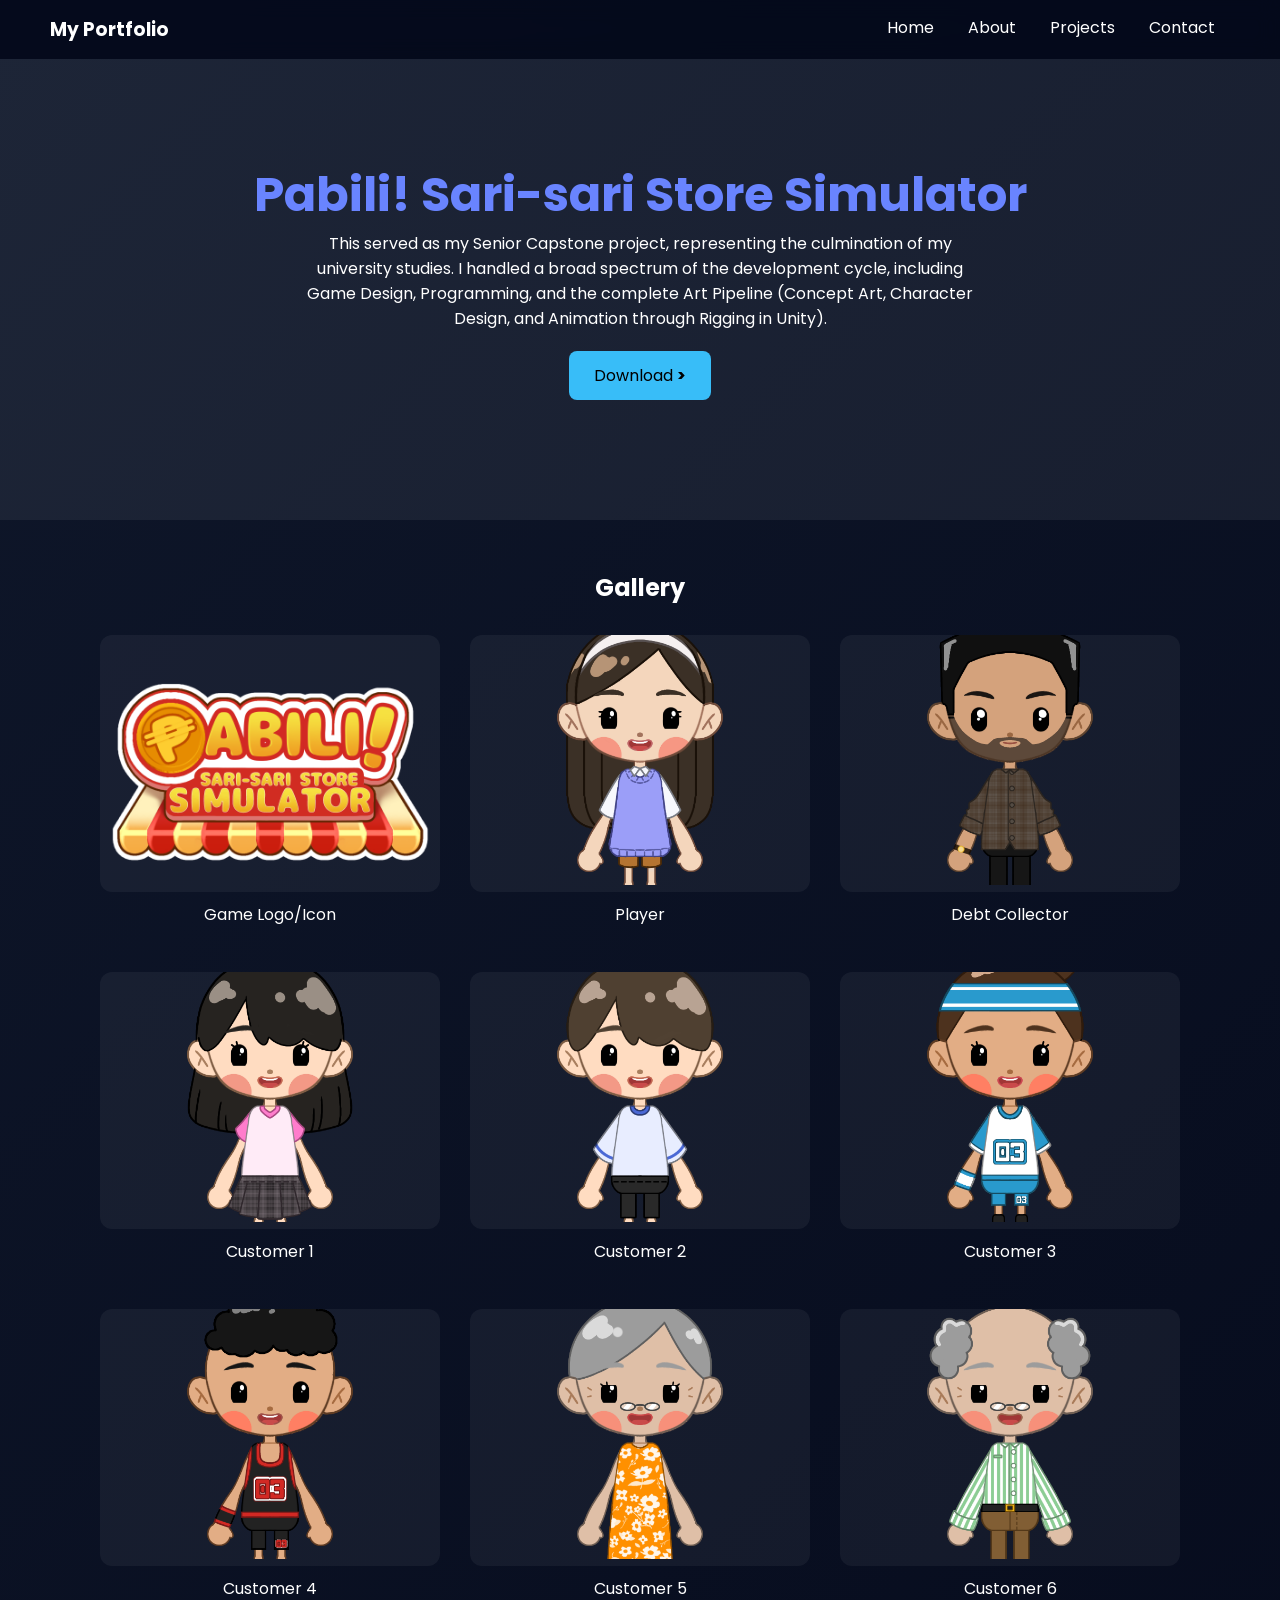
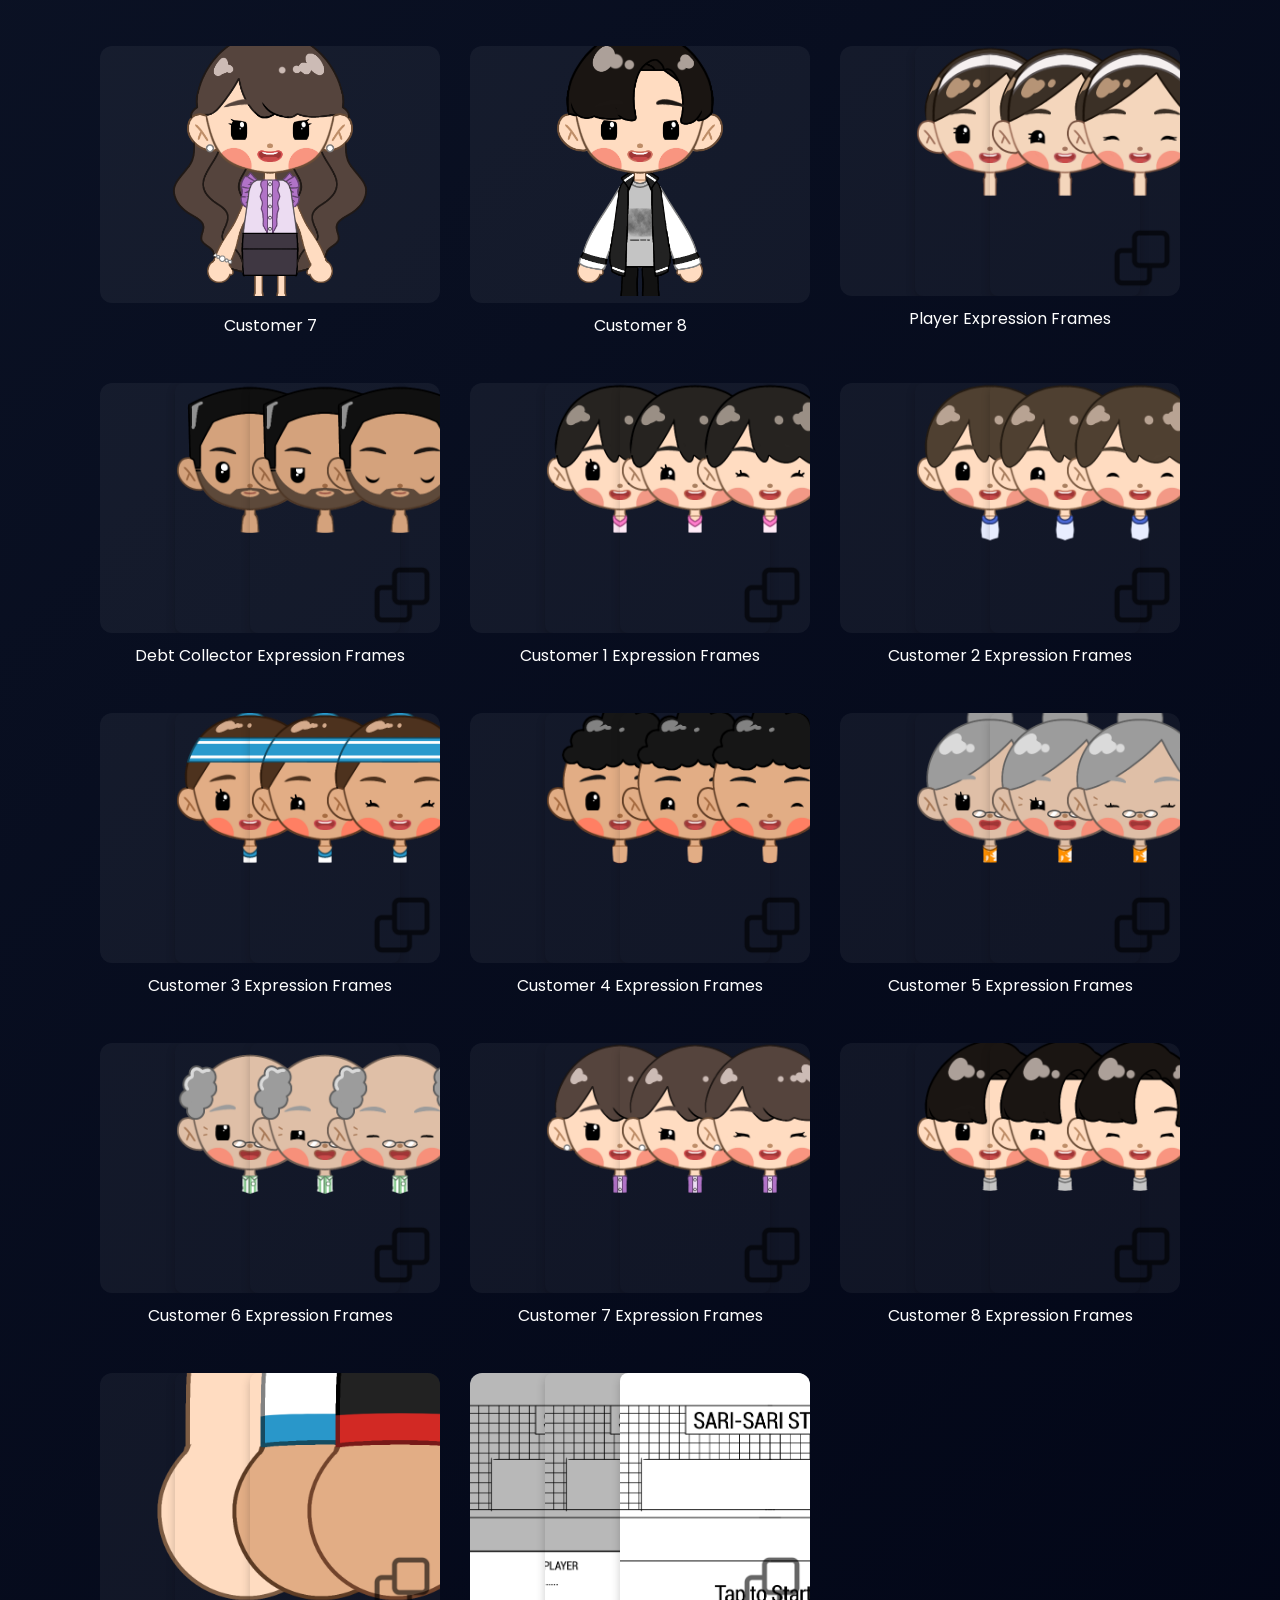
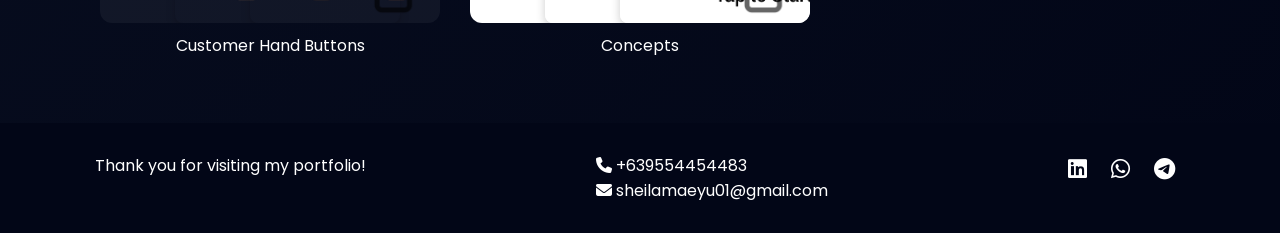
==== projectfifth.html @ 0ad9adb9 "Update projectfifth.html" ====
<!DOCTYPE html>
<html lang="en">
<head>
    <meta charset="UTF-8">
    <meta name="viewport" content="width=device-width, initial-scale=1.0">
    <title>Sheila Yu | Project 5</title>
    <link href="https://fonts.googleapis.com/css2?family=Poppins:wght@300;400;600&display=swap" rel="stylesheet">
    <link rel="stylesheet" href="https://cdnjs.cloudflare.com/ajax/libs/font-awesome/6.5.0/css/all.min.css">
    <link rel="stylesheet" href="styleee.css">
</head>
<body>

    <header>
    <h3>My Portfolio</h3>
        <nav>
            <a href="index.html#home">Home</a>
            <a href="index.html#about">About</a>
            <a href="index.html#projects">Projects</a>
            <a href="index.html#contact">Contact</a>
        </nav>
    </header>

    <section id="titlep" class="hero fade">
        <h1><span id="namee">Pabili! Sari-sari Store Simulator</span></h1>
        <p class="projectp">This served as my Senior Capstone project, representing the culmination of my university studies. 
            I handled a broad spectrum of the development cycle, including Game Design, Programming, and the complete Art 
            Pipeline (Concept Art, Character Design, and Animation through Rigging in Unity).</p>
        <a href="https://pabili-sari-store-simulator.web.app/" class="btn" target="_blank" rel="noopener noreferrer">
            Download <strong>></strong>
        </a>
    </section>

    <section id="pics" class="project fade">
        <h1 class="projecttop topname">Gallery</h1>
        <div class="projects">
            <div class="card" onclick="openViewer(this)">
                <div class="main">
                    <img src="pabiliiiii\Logo_Final.png">
                </div>
                <div class="caption">Game Logo/Icon</div>
            </div>
            <div class="card" onclick="openViewer(this)">
                <div class="main">
                    <img src="pabiliiiii\extra\mccc.png">
                </div>
                <div class="caption">Player</div>
            </div>
            <div class="card" onclick="openViewer(this)">
                <div class="main">
                    <img src="pabiliiiii\extra\bumbayyy.png">
                </div>
                <div class="caption">Debt Collector</div>
            </div>
            <div class="card" onclick="openViewer(this)">
                <div class="main">
                    <img src="pabiliiiii\extra\cus1.png">
                </div>
                <div class="caption">Customer 1</div>
            </div>
            <div class="card" onclick="openViewer(this)">
                <div class="main">
                    <img src="pabiliiiii\extra\cus2.png">
                </div>
                <div class="caption">Customer 2</div>
            </div>
            <div class="card" onclick="openViewer(this)">
                <div class="main">
                    <img src="pabiliiiii\extra\cus3.png">
                </div>
                <div class="caption">Customer 3</div>
            </div>
            <div class="card" onclick="openViewer(this)">
                <div class="main">
                    <img src="pabiliiiii\extra\cus4.png">
                </div>
                <div class="caption">Customer 4</div>
            </div>
            <div class="card" onclick="openViewer(this)">
                <div class="main">
                    <img src="pabiliiiii\extra\cus5.png">
                </div>
                <div class="caption">Customer 5</div>
            </div>
            <div class="card" onclick="openViewer(this)">
                <div class="main">
                    <img src="pabiliiiii\extra\cus6.png">
                </div>
                <div class="caption">Customer 6</div>
            </div>
            <div class="card" onclick="openViewer(this)">
                <div class="main">
                    <img src="pabiliiiii\extra\cus7.png">
                </div>
                <div class="caption">Customer 7</div>
            </div>
            <div class="card" onclick="openViewer(this)">
                <div class="main">
                    <img src="pabiliiiii\extra\cus8.png">
                </div>
                <div class="caption">Customer 8</div>
            </div>

            <div class="card" onclick="openViewer(this)" data-folder="true">
                <div class="main">
                    <div class="folder">
                        <img src="stack10.png" id="imgstack">
                        <div class="stacking">
                            <img src="pabiliiiii\extra\mccc1.png" alt="Bottom Image" class="stack-card card-1">
                            <img src="pabiliiiii\extra\mccc2.png" alt="Middle Image" class="stack-card card-2">
                            <img src="pabiliiiii\extra\mccc3.png" alt="Top Image" class="stack-card card-3">
                        </div>
                    </div>
                </div>

                <div class="carousel-data" style="display:none;">
                    <img src="pabiliiiii\extra\mccc1.png">
                    <img src="pabiliiiii\extra\mccc2.png">
                    <img src="pabiliiiii\extra\mccc3.png">
                </div>

                <div class="caption">Player Expression Frames</div>
            </div>
            <div class="card" onclick="openViewer(this)" data-folder="true">
                <div class="main">
                    <div class="folder">
                        <img src="stack10.png" id="imgstack">
                        <div class="stacking">
                            <img src="pabiliiiii\extra\bumbayyy1.png" alt="Bottom Image" class="stack-card card-1">
                            <img src="pabiliiiii\extra\bumbayyy2.png" alt="Middle Image" class="stack-card card-2">
                            <img src="pabiliiiii\extra\bumbayyy3.png" alt="Top Image" class="stack-card card-3">
                        </div>
                    </div>
                </div>

                <div class="carousel-data" style="display:none;">
                    <img src="pabiliiiii\extra\bumbayyy1.png">
                    <img src="pabiliiiii\extra\bumbayyy2.png">
                    <img src="pabiliiiii\extra\bumbayyy3.png">
                </div>

                <div class="caption">Debt Collector Expression Frames</div>
            </div>

            <div class="card" onclick="openViewer(this)" data-folder="true">
                <div class="main">
                    <div class="folder">
                        <img src="stack10.png" id="imgstack">
                        <div class="stacking">
                            <img src="pabiliiiii\Customer1\01.png" alt="Bottom Image" class="stack-card card-1">
                            <img src="pabiliiiii\Customer1\02.png" alt="Middle Image" class="stack-card card-2">
                            <img src="pabiliiiii\Customer1\03.png" alt="Top Image" class="stack-card card-3">
                        </div>
                    </div>
                </div>

                <div class="carousel-data" style="display:none;">
                    <img src="pabiliiiii\Customer1\01.png">
                    <img src="pabiliiiii\Customer1\02.png">
                    <img src="pabiliiiii\Customer1\03.png">
                    <img src="pabiliiiii\Customer1\04.png">
                    <img src="pabiliiiii\Customer1\05.png">
                    <img src="pabiliiiii\Customer1\06.png">
                    <img src="pabiliiiii\Customer1\07.png">
                    <img src="pabiliiiii\Customer1\08.png">
                    <img src="pabiliiiii\Customer1\09.png">
                    <img src="pabiliiiii\Customer1\10.png">
                    <img src="pabiliiiii\Customer1\11.png">
                    <img src="pabiliiiii\Customer1\12.png">
                    <img src="pabiliiiii\Customer1\13.png">
                    <img src="pabiliiiii\Customer1\14.png">
                    <img src="pabiliiiii\Customer1\15.png">
                    <img src="pabiliiiii\Customer1\16.png">
                    <img src="pabiliiiii\Customer1\17.png">
                    <img src="pabiliiiii\Customer1\18.png">
                    <img src="pabiliiiii\Customer1\19.png">
                    <img src="pabiliiiii\Customer1\20.png">
                    <img src="pabiliiiii\Customer1\21.png">
                    <img src="pabiliiiii\Customer1\22.png">
                    <img src="pabiliiiii\Customer1\23.png">
                    <img src="pabiliiiii\Customer1\24.png">
                    <img src="pabiliiiii\Customer1\25.png">
                    <img src="pabiliiiii\Customer1\26.png">
                    <img src="pabiliiiii\Customer1\27.png">
                </div>

                <div class="caption">Customer 1 Expression Frames</div>
            </div>

            <div class="card" onclick="openViewer(this)" data-folder="true">
                <div class="main">
                    <div class="folder">
                        <img src="stack10.png" id="imgstack">
                        <div class="stacking">
                            <img src="pabiliiiii\Customer2\01.png" alt="Bottom Image" class="stack-card card-1">
                            <img src="pabiliiiii\Customer2\02.png" alt="Middle Image" class="stack-card card-2">
                            <img src="pabiliiiii\Customer2\03.png" alt="Top Image" class="stack-card card-3">
                        </div>
                    </div>
                </div>

                <div class="carousel-data" style="display:none;">
                    <img src="pabiliiiii\Customer2\01.png">
                    <img src="pabiliiiii\Customer2\02.png">
                    <img src="pabiliiiii\Customer2\03.png">
                    <img src="pabiliiiii\Customer2\04.png">
                    <img src="pabiliiiii\Customer2\05.png">
                    <img src="pabiliiiii\Customer2\06.png">
                    <img src="pabiliiiii\Customer2\07.png">
                    <img src="pabiliiiii\Customer2\08.png">
                    <img src="pabiliiiii\Customer2\09.png">
                    <img src="pabiliiiii\Customer2\10.png">
                    <img src="pabiliiiii\Customer2\11.png">
                    <img src="pabiliiiii\Customer2\12.png">
                    <img src="pabiliiiii\Customer2\13.png">
                    <img src="pabiliiiii\Customer2\14.png">
                    <img src="pabiliiiii\Customer2\15.png">
                    <img src="pabiliiiii\Customer2\16.png">
                    <img src="pabiliiiii\Customer2\17.png">
                    <img src="pabiliiiii\Customer2\18.png">
                    <img src="pabiliiiii\Customer2\19.png">
                    <img src="pabiliiiii\Customer2\20.png">
                    <img src="pabiliiiii\Customer2\21.png">
                    <img src="pabiliiiii\Customer2\22.png">
                    <img src="pabiliiiii\Customer2\23.png">
                    <img src="pabiliiiii\Customer2\24.png">
                    <img src="pabiliiiii\Customer2\25.png">
                    <img src="pabiliiiii\Customer2\26.png">
                    <img src="pabiliiiii\Customer2\27.png">
                </div>

                <div class="caption">Customer 2 Expression Frames</div>
            </div>

            <div class="card" onclick="openViewer(this)" data-folder="true">
                <div class="main">
                    <div class="folder">
                        <img src="stack10.png" id="imgstack">
                        <div class="stacking">
                            <img src="pabiliiiii\Customer3\01.png" alt="Bottom Image" class="stack-card card-1">
                            <img src="pabiliiiii\Customer3\02.png" alt="Middle Image" class="stack-card card-2">
                            <img src="pabiliiiii\Customer3\03.png" alt="Top Image" class="stack-card card-3">
                        </div>
                    </div>
                </div>

                <div class="carousel-data" style="display:none;">
                    <img src="pabiliiiii\Customer3\01.png">
                    <img src="pabiliiiii\Customer3\02.png">
                    <img src="pabiliiiii\Customer3\03.png">
                    <img src="pabiliiiii\Customer3\04.png">
                    <img src="pabiliiiii\Customer3\05.png">
                    <img src="pabiliiiii\Customer3\06.png">
                    <img src="pabiliiiii\Customer3\07.png">
                    <img src="pabiliiiii\Customer3\08.png">
                    <img src="pabiliiiii\Customer3\09.png">
                    <img src="pabiliiiii\Customer3\10.png">
                    <img src="pabiliiiii\Customer3\11.png">
                    <img src="pabiliiiii\Customer3\12.png">
                    <img src="pabiliiiii\Customer3\13.png">
                    <img src="pabiliiiii\Customer3\14.png">
                    <img src="pabiliiiii\Customer3\15.png">
                    <img src="pabiliiiii\Customer3\16.png">
                    <img src="pabiliiiii\Customer3\17.png">
                    <img src="pabiliiiii\Customer3\18.png">
                    <img src="pabiliiiii\Customer3\19.png">
                    <img src="pabiliiiii\Customer3\20.png">
                    <img src="pabiliiiii\Customer3\21.png">
                    <img src="pabiliiiii\Customer3\22.png">
                    <img src="pabiliiiii\Customer3\23.png">
                    <img src="pabiliiiii\Customer3\24.png">
                    <img src="pabiliiiii\Customer3\25.png">
                    <img src="pabiliiiii\Customer3\26.png">
                    <img src="pabiliiiii\Customer3\27.png">
                </div>

                <div class="caption">Customer 3 Expression Frames</div>
            </div>

            <div class="card" onclick="openViewer(this)" data-folder="true">
                <div class="main">
                    <div class="folder">
                        <img src="stack10.png" id="imgstack">
                        <div class="stacking">
                            <img src="pabiliiiii\Customer4\01.png" alt="Bottom Image" class="stack-card card-1">
                            <img src="pabiliiiii\Customer4\02.png" alt="Middle Image" class="stack-card card-2">
                            <img src="pabiliiiii\Customer4\03.png" alt="Top Image" class="stack-card card-3">
                        </div>
                    </div>
                </div>

                <div class="carousel-data" style="display:none;">
                    <img src="pabiliiiii\Customer4\01.png">
                    <img src="pabiliiiii\Customer4\02.png">
                    <img src="pabiliiiii\Customer4\03.png">
                    <img src="pabiliiiii\Customer4\04.png">
                    <img src="pabiliiiii\Customer4\05.png">
                    <img src="pabiliiiii\Customer4\06.png">
                    <img src="pabiliiiii\Customer4\07.png">
                    <img src="pabiliiiii\Customer4\08.png">
                    <img src="pabiliiiii\Customer4\09.png">
                    <img src="pabiliiiii\Customer4\10.png">
                    <img src="pabiliiiii\Customer4\11.png">
                    <img src="pabiliiiii\Customer4\12.png">
                    <img src="pabiliiiii\Customer4\13.png">
                    <img src="pabiliiiii\Customer4\14.png">
                    <img src="pabiliiiii\Customer4\15.png">
                    <img src="pabiliiiii\Customer4\16.png">
                    <img src="pabiliiiii\Customer4\17.png">
                    <img src="pabiliiiii\Customer4\18.png">
                    <img src="pabiliiiii\Customer4\19.png">
                    <img src="pabiliiiii\Customer4\20.png">
                    <img src="pabiliiiii\Customer4\21.png">
                    <img src="pabiliiiii\Customer4\22.png">
                    <img src="pabiliiiii\Customer4\23.png">
                    <img src="pabiliiiii\Customer4\24.png">
                    <img src="pabiliiiii\Customer4\25.png">
                    <img src="pabiliiiii\Customer4\26.png">
                    <img src="pabiliiiii\Customer4\27.png">
                </div>

                <div class="caption">Customer 4 Expression Frames</div>
            </div>

            <div class="card" onclick="openViewer(this)" data-folder="true">
                <div class="main">
                    <div class="folder">
                        <img src="stack10.png" id="imgstack">
                        <div class="stacking">
                            <img src="pabiliiiii\Customer5\01.png" alt="Bottom Image" class="stack-card card-1">
                            <img src="pabiliiiii\Customer5\02.png" alt="Middle Image" class="stack-card card-2">
                            <img src="pabiliiiii\Customer5\03.png" alt="Top Image" class="stack-card card-3">
                        </div>
                    </div>
                </div>

                <div class="carousel-data" style="display:none;">
                    <img src="pabiliiiii\Customer5\01.png">
                    <img src="pabiliiiii\Customer5\02.png">
                    <img src="pabiliiiii\Customer5\03.png">
                    <img src="pabiliiiii\Customer5\04.png">
                    <img src="pabiliiiii\Customer5\05.png">
                    <img src="pabiliiiii\Customer5\06.png">
                    <img src="pabiliiiii\Customer5\07.png">
                    <img src="pabiliiiii\Customer5\08.png">
                    <img src="pabiliiiii\Customer5\09.png">
                    <img src="pabiliiiii\Customer5\10.png">
                    <img src="pabiliiiii\Customer5\11.png">
                    <img src="pabiliiiii\Customer5\12.png">
                    <img src="pabiliiiii\Customer5\13.png">
                    <img src="pabiliiiii\Customer5\14.png">
                    <img src="pabiliiiii\Customer5\15.png">
                    <img src="pabiliiiii\Customer5\16.png">
                    <img src="pabiliiiii\Customer5\17.png">
                    <img src="pabiliiiii\Customer5\18.png">
                    <img src="pabiliiiii\Customer5\19.png">
                    <img src="pabiliiiii\Customer5\20.png">
                    <img src="pabiliiiii\Customer5\21.png">
                    <img src="pabiliiiii\Customer5\22.png">
                    <img src="pabiliiiii\Customer5\23.png">
                    <img src="pabiliiiii\Customer5\24.png">
                    <img src="pabiliiiii\Customer5\25.png">
                    <img src="pabiliiiii\Customer5\26.png">
                    <img src="pabiliiiii\Customer5\27.png">
                </div>

                <div class="caption">Customer 5 Expression Frames</div>
            </div>

            <div class="card" onclick="openViewer(this)" data-folder="true">
                <div class="main">
                    <div class="folder">
                        <img src="stack10.png" id="imgstack">
                        <div class="stacking">
                            <img src="pabiliiiii\Customer6\01.png" alt="Bottom Image" class="stack-card card-1">
                            <img src="pabiliiiii\Customer6\02.png" alt="Middle Image" class="stack-card card-2">
                            <img src="pabiliiiii\Customer6\03.png" alt="Top Image" class="stack-card card-3">
                        </div>
                    </div>
                </div>

                <div class="carousel-data" style="display:none;">
                    <img src="pabiliiiii\Customer6\01.png">
                    <img src="pabiliiiii\Customer6\02.png">
                    <img src="pabiliiiii\Customer6\03.png">
                    <img src="pabiliiiii\Customer6\04.png">
                    <img src="pabiliiiii\Customer6\05.png">
                    <img src="pabiliiiii\Customer6\06.png">
                    <img src="pabiliiiii\Customer6\07.png">
                    <img src="pabiliiiii\Customer6\08.png">
                    <img src="pabiliiiii\Customer6\09.png">
                    <img src="pabiliiiii\Customer6\10.png">
                    <img src="pabiliiiii\Customer6\11.png">
                    <img src="pabiliiiii\Customer6\12.png">
                    <img src="pabiliiiii\Customer6\13.png">
                    <img src="pabiliiiii\Customer6\14.png">
                    <img src="pabiliiiii\Customer6\15.png">
                    <img src="pabiliiiii\Customer6\16.png">
                    <img src="pabiliiiii\Customer6\17.png">
                    <img src="pabiliiiii\Customer6\18.png">
                    <img src="pabiliiiii\Customer6\19.png">
                    <img src="pabiliiiii\Customer6\20.png">
                    <img src="pabiliiiii\Customer6\21.png">
                    <img src="pabiliiiii\Customer6\22.png">
                    <img src="pabiliiiii\Customer6\23.png">
                    <img src="pabiliiiii\Customer6\24.png">
                    <img src="pabiliiiii\Customer6\25.png">
                    <img src="pabiliiiii\Customer6\26.png">
                    <img src="pabiliiiii\Customer6\27.png">
                </div>

                <div class="caption">Customer 6 Expression Frames</div>
            </div>

            <div class="card" onclick="openViewer(this)" data-folder="true">
                <div class="main">
                    <div class="folder">
                        <img src="stack10.png" id="imgstack">
                        <div class="stacking">
                            <img src="pabiliiiii\Customer7\01.png" alt="Bottom Image" class="stack-card card-1">
                            <img src="pabiliiiii\Customer7\02.png" alt="Middle Image" class="stack-card card-2">
                            <img src="pabiliiiii\Customer7\03.png" alt="Top Image" class="stack-card card-3">
                        </div>
                    </div>
                </div>

                <div class="carousel-data" style="display:none;">
                    <img src="pabiliiiii\Customer7\01.png">
                    <img src="pabiliiiii\Customer7\02.png">
                    <img src="pabiliiiii\Customer7\03.png">
                    <img src="pabiliiiii\Customer7\04.png">
                    <img src="pabiliiiii\Customer7\05.png">
                    <img src="pabiliiiii\Customer7\06.png">
                    <img src="pabiliiiii\Customer7\07.png">
                    <img src="pabiliiiii\Customer7\09.png">
                    <img src="pabiliiiii\Customer7\10.png">
                    <img src="pabiliiiii\Customer7\11.png">
                    <img src="pabiliiiii\Customer7\12.png">
                    <img src="pabiliiiii\Customer7\13.png">
                    <img src="pabiliiiii\Customer7\14.png">
                    <img src="pabiliiiii\Customer7\15.png">
                    <img src="pabiliiiii\Customer7\16.png">
                    <img src="pabiliiiii\Customer7\17.png">
                    <img src="pabiliiiii\Customer7\18.png">
                    <img src="pabiliiiii\Customer7\19.png">
                    <img src="pabiliiiii\Customer7\20.png">
                    <img src="pabiliiiii\Customer7\21.png">
                    <img src="pabiliiiii\Customer7\22.png">
                    <img src="pabiliiiii\Customer7\23.png">
                    <img src="pabiliiiii\Customer7\24.png">
                    <img src="pabiliiiii\Customer7\25.png">
                    <img src="pabiliiiii\Customer7\26.png">
                    <img src="pabiliiiii\Customer7\27.png">
                    <img src="pabiliiiii\Customer7\28.png">
                </div>

                <div class="caption">Customer 7 Expression Frames</div>
            </div>

            <div class="card" onclick="openViewer(this)" data-folder="true">
                <div class="main">
                    <div class="folder">
                        <img src="stack10.png" id="imgstack">
                        <div class="stacking">
                            <img src="pabiliiiii\Customer8\01.png" alt="Bottom Image" class="stack-card card-1">
                            <img src="pabiliiiii\Customer8\02.png" alt="Middle Image" class="stack-card card-2">
                            <img src="pabiliiiii\Customer8\03.png" alt="Top Image" class="stack-card card-3">
                        </div>
                    </div>
                </div>

                <div class="carousel-data" style="display:none;">
                    <img src="pabiliiiii\Customer8\01.png">
                    <img src="pabiliiiii\Customer8\02.png">
                    <img src="pabiliiiii\Customer8\03.png">
                    <img src="pabiliiiii\Customer8\04.png">
                    <img src="pabiliiiii\Customer8\05.png">
                    <img src="pabiliiiii\Customer8\06.png">
                    <img src="pabiliiiii\Customer8\07.png">
                    <img src="pabiliiiii\Customer8\08.png">
                    <img src="pabiliiiii\Customer8\09.png">
                    <img src="pabiliiiii\Customer8\10.png">
                    <img src="pabiliiiii\Customer8\11.png">
                    <img src="pabiliiiii\Customer8\12.png">
                    <img src="pabiliiiii\Customer8\13.png">
                    <img src="pabiliiiii\Customer8\14.png">
                    <img src="pabiliiiii\Customer8\15.png">
                    <img src="pabiliiiii\Customer8\16.png">
                    <img src="pabiliiiii\Customer8\17.png">
                    <img src="pabiliiiii\Customer8\18.png">
                    <img src="pabiliiiii\Customer8\18a.png">
                    <img src="pabiliiiii\Customer8\18b.png">
                    <img src="pabiliiiii\Customer8\19.png">
                    <img src="pabiliiiii\Customer8\19a.png">
                    <img src="pabiliiiii\Customer8\20.png">
                    <img src="pabiliiiii\Customer8\21.png">
                    <img src="pabiliiiii\Customer8\22.png">
                    <img src="pabiliiiii\Customer8\23.png">
                    <img src="pabiliiiii\Customer8\24.png">
                </div>

                <div class="caption">Customer 8 Expression Frames</div>
            </div>

            <div class="card" onclick="openViewer(this)" data-folder="true">
                <div class="main">
                    <div class="folder">
                        <img src="stack10.png" id="imgstack">
                        <div class="stacking">
                            <img src="pabiliiiii\hands\c12.png" alt="Bottom Image" class="stack-card card-1">
                            <img src="pabiliiiii\hands\c3.png" alt="Middle Image" class="stack-card card-2">
                            <img src="pabiliiiii\hands\c4.png" alt="Top Image" class="stack-card card-3">
                        </div>
                    </div>
                </div>

                <div class="carousel-data" style="display:none;">
                    <img src="pabiliiiii\hands\c12.png">
                    <img src="pabiliiiii\hands\c3.png">
                    <img src="pabiliiiii\hands\c4.png">
                    <img src="pabiliiiii\hands\c5.png">
                    <img src="pabiliiiii\hands\c6.png">
                    <img src="pabiliiiii\hands\c7.png">
                    <img src="pabiliiiii\hands\c8.png">
                </div>

                <div class="caption">Customer Hand Buttons</div>
            </div>

            <div class="card" onclick="openViewer(this)" data-folder="true">
                <div class="main">
                    <div class="folder">
                        <img src="stack10.png" id="imgstack">
                        <div class="stacking">
                            <img src="pabiliiiii\concepts\concept1.png" alt="Bottom Image" class="stack-card card-1">
                            <img src="pabiliiiii\concepts\concept2.png" alt="Middle Image" class="stack-card card-2">
                            <img src="pabiliiiii\concepts\concept3.png" alt="Top Image" class="stack-card card-3">
                        </div>
                    </div>
                </div>

                <div class="carousel-data" style="display:none;">
                    <img src="pabiliiiii\concepts\concept1.png">
                    <img src="pabiliiiii\concepts\concept2.png">
                    <img src="pabiliiiii\concepts\concept3.png">
                    <img src="pabiliiiii\concepts\concept4.png">
                    <img src="pabiliiiii\concepts\concept5.png">
                    <img src="pabiliiiii\concepts\concept6.png">
                    <img src="pabiliiiii\concepts\concept7.png">
                    <img src="pabiliiiii\concepts\concept8.png">
                    <img src="pabiliiiii\concepts\concept9.png">
                    <img src="pabiliiiii\concepts\concepta10.png">
                    <img src="pabiliiiii\concepts\concepta11.png">
                    <img src="pabiliiiii\concepts\concepta12.png">
                    <img src="pabiliiiii\concepts\concepta13.png">
                    <img src="pabiliiiii\concepts\concepta14.png">
                    <img src="pabiliiiii\concepts\concepta15.png">
                    <img src="pabiliiiii\concepts\concepta16.png">
                    <img src="pabiliiiii\concepts\concepta17.png">
                    <img src="pabiliiiii\concepts\concepta18.png">
                    <img src="pabiliiiii\concepts\concepta19.png">
                    <img src="pabiliiiii\concepts\concepta20.png">
                    <img src="pabiliiiii\concepts\concepta21.png">
                    <img src="pabiliiiii\concepts\concepta22.png">
                    <img src="pabiliiiii\concepts\concepta23.png">
                </div>

                <div class="caption">Concepts</div>
            </div>
    </section>

    <footer>
        <div>Thank you for visiting my portfolio!</div>
        <div>
        <p><i class="fas fa-phone"></i> +639554454483</p>
        <p><i class="fas fa-envelope"></i> sheilamaeyu01@gmail.com</p>
        </div>
        <div class="socials">
        <a href="http://www.linkedin.com/in/sheila-yu-236073396"><i class="fab fa-linkedin"></i></a>
        <a href="https://wa.me/639554454483"><i class="fab fa-whatsapp"></i></a>
        <a href="https://t.me/639554454483"><i class="fab fa-telegram"></i></a>
        </div>
    </footer>

    <div class="top-btn" onclick="scrollToTop()"><i class="fas fa-arrow-up"></i></div>

    <script src="scripttt.js"></script>

    <div id="imageViewer" class="image-viewer">
        <span id="viewerCaption" class="viewer-caption"></span>
        <span id="viewerNumber" class="viewer-number"></span>
        <span class="close-btn" onclick="closeViewer()">&times;</span>

        <img id="viewerImg" src="">

        <div id="carousel" class="carousel">
            <div class="carousel-wrapper">
                <button class="nav left" onclick="prevSlide()">&#10094;</button>
                <img id="carouselImg">
                <button class="nav right" onclick="nextSlide()">&#10095;</button>
            </div>

            <div id="dots" class="dots"></div>
        </div>
    </div>

</body>
</html>
---- styleee.css ----
*{
    margin:0;
    padding:0;
    box-sizing:border-box;
    font-family:'Poppins',sans-serif;
    scroll-behavior:smooth;
}

body
{
    background:linear-gradient(135deg,#0f172a,#020617);
    color:#fff;
}

header
{
    position:sticky;
    top:0;
    background:rgba(2,6,23,0.7);
    backdrop-filter:blur(10px);
    padding:15px 50px;
    display:flex;
    justify-content:space-between;
    z-index:1000;
}

header nav a
{
    color:#fff;
    margin:0 15px;
    text-decoration:none;
    position:relative;
}

header nav a::after
{
    content:'';
    position:absolute;
    width:0;
    height:2px;
    background:#38bdf8;
    left:0;
    bottom:-5px;
    transition:.3s;
}

header nav a:hover::after
{
    width:100%;
}

section
{
    padding:100px;
    align-items:center;
    justify-content:center;
    text-align:center;
}

#pics
{
    padding: 50px 100px;
}

.projecttop
{
    padding-bottom: 10px;
}

.hero
{
    display:flex;
    flex-direction:column;
    align-items:center;
    justify-content:center;
    text-align:center;
    background:#ffffff0f;
}

.hero h1
{
    font-size:3rem;
}

.hero span
{
    color:#38bdf8;
}

.btn
{
    margin:20px auto;
    padding:12px 25px;
    background:#38bdf8;
    border:none;
    border-radius:8px;
    cursor:pointer;
    transition:.3s;
    text-decoration: none;
    display: inline-block;
    color:#000;
}

.btn:hover
{
    transform:scale(1.05);
}

.socials a
{
    margin:10px;
    font-size:22px;
    color:white;
    transition:.3s;
}

.socials a:hover
{
    color:#38bdf8;
}

.fade {
    opacity: 0;
    transform: translateY(50px);
    transition: all 0.8s ease;
}

.fade.show
{
    opacity:1;
    transform:translateY(0);
}

.skills
{
    display:flex;
    flex-wrap:wrap;
    gap:15px;
    align-items:center;
    justify-content:center;
    text-align:center;
    padding: 20px 0;
    margin-top: 20px;
    border-radius:10px;
    background:#ffffff0f;
}

.skill
{
    background:rgba(255,255,255,0.05);
    padding:15px;
    border-radius:10px;
    backdrop-filter:blur(5px);
}

.projects
{
    display:grid;
    grid-template-columns:repeat(3, 1fr);
    gap:30px;
}

.main
{
    background:rgba(255,255,255,0.05);
    border-radius:12px;
    overflow:hidden;
}

.card
{
    cursor:pointer;
    transition:.3s;
    overflow:hidden;
}

.main img
{
    width:100%;
    height:250px;
    object-fit:cover;
}

.card h3
{
    padding:15px;
}

.caption {
    padding: 10px 0 15px;
    object-fit:cover;
    white-space: nowrap;
}

.folder {
    position: relative;
    width: 100%;
    height: 100%;
}

#imgstack {
    position: absolute;
    bottom: 8px;
    right: 8px;
    width: 25%;
    max-width: 60px;
    height: auto;
    opacity: 0.6;
    z-index: 10;
    pointer-events: none;
}

.stacking {
    position: relative;
    width: 300px;
    height: 250px;
}

.stack-card {
    position: absolute;
    width: 100%;
    height: 100px;
    border-radius: 8px;
    box-shadow: 0 4px 10px rgba(0,0,0,0.2);
    transition: transform 0.3s ease;
}

.card-1 {
    z-index: 1;
    left: 0;
}

.card-2 {
    z-index: 2;
    left: 25%;
}

.card-3 {
    z-index: 3;
    left: 50%;
}

.image-stack:hover .card-3 {
    transform: translate(5px, -5px);
}

.card:hover
{
    transform:scale(1.05);
}

form input, form textarea
{
    width:100%;
    padding:10px;
    margin:10px 0;
    border:none;
    border-radius:5px;
    background:#ffffff0f;
    color: #fff;
    resize: none;
}

form input:focus, form textarea:focus
{
    outline: none;
    border: 2px solid #ffffff;
}

footer
{
    background:#020617;
    padding:30px;
    display:flex;
    justify-content:space-around;
    flex-wrap:wrap;
}

.top-btn
{
    position:fixed;
    bottom:20px;
    right:20px;
    background:#38bdf8;
    padding:12px;
    border-radius:50%;
    display:none;
    cursor:pointer;
    height: 50px;
    width: 50px;
    text-align:center;
}

#contact, p
{
    margin: auto 100px;
}

.pcontact
{
    padding: 20px 40px 10px;
    margin-bottom: 50px;
    border-radius:10px;
    background:#ffffff0f;
}

#home
{
    min-height:80vh;
    background:#ffffff0f;
    padding: 0 20%;
}

.fa-circle-arrow-down
{
    height: 20px;
    padding-left: 3px;
}

#contact, #about
{
    margin: 0 20%;
}

#namee {
    display: inline-block;
    opacity: 0;
    transform: translateY(20px);
    animation: slideFadeUp 1s ease forwards;
    animation-delay: 0.5s;
    color: #6984ff;
}

@keyframes slideFadeUp {
    to {
        opacity: 1;
        transform: translateY(0);
    }
}

.topname
{
    margin-bottom: 20px;
}

.typee
{
    font-weight: 50;
}

#skip
{
    margin-top: 50px;
}

.projectp
{
    margin: 0 100px;
    padding: 0 100px;
}

#firstsub {
    display: none;
}

.image-viewer {
    position: fixed;
    top: 0;
    left: 0;
    width: 100%;
    height: 100%;

    background: rgba(0, 0, 0, 0.8);
    backdrop-filter: blur(10px);

    display: none;
    align-items: center;
    justify-content: center;

    z-index: 2000;
}

.image-viewer img {
    width: 90%;
    max-height: 80vh;
    object-fit: contain;
    border-radius: 10px;
}

.viewer-caption {
    position: absolute;
    top: 30px;
    left: 30px;
    font-size: 18px;
    color: white;
    font-weight: 500;
    background: rgba(0,0,0,0.4);
    padding: 8px 15px;
    border-radius: 8px;
    max-width: 60%;
    white-space: normal;
}

.viewer-number {
    position: absolute;
    top: 30px;
    font-size: 16px;
    color: white;
    background: rgba(0,0,0,0.4);
    padding: 6px 12px;
    border-radius: 8px;
}

.close-btn {
    position: absolute;
    top: 20px;
    right: 30px;
    font-size: 40px;
    color: white;
    cursor: pointer;
}

.carousel {
    display: none;
    position: fixed;

    width: 90%;
    max-width: 900px;

    display: flex;
    align-items: center;
    justify-content: center;
}

.carousel-wrapper {
    position: relative;
    width: 100%;
    display: flex;
    justify-content: center;
    align-items: center;
}

.carousel img {
    width: 90%;
    max-height: 80vh;
    object-fit: contain;
    border-radius: 10px;
}

.nav {
    position: fixed;
    top: 50%;
    transform: translateY(-50%);
    font-size: 30px;
    background: rgba(0, 0, 0, 0);
    border: none;
    color: white;
    cursor: pointer;
    padding: 10px 20px;
    border-radius: 50%;
}

.nav.left { left: 20px; }
.nav.right { right: 20px; }

.dots {
    position: fixed;
    text-align: center;
    width: 100%;
    bottom: 30px;
    left: 50%;
    transform: translateX(-50%);
}

.dots span {
    height: 10px;
    width: 10px;
    margin: 5px;
    display: inline-block;
    background: gray;
    border-radius: 50%;
    cursor: pointer;
    transition: transform 0.2s, background 0.2s;
}

.dots .active {
    background: white;
    transform: scale(1.3);
}

@media (max-width: 1024px) {
    section {
        padding: 80px 30px;
    }

    .projectp {
        margin: 0;
    }

    .pcontact {
        padding: 20px 30px 10px;
    }

    .projects
    {
        margin: 0 50px;
    }
    
    p {
        margin: 0;
    }

    #about {
        margin: 0 5%; 
    }

    .skills {
        display: grid;
        grid-template-columns: repeat(auto-fit, minmax(120px, auto));
        gap: 15px;
        justify-content: center;
        padding: 20px;
    }
}

@media (max-width: 896px) {
    #pics
    {
        padding: 50px;
    }
}

@media (max-width: 768px) {
    header {
        flex-direction: column;
        align-items: center;
        padding: 15px;
    }

    #pics
    {
        padding: 50px 20px;
    }

    header nav {
        margin-top: 10px;
    }

    section {
        padding: 60px 20px;
    }

    #home, #about, #contact {
        padding: 0 5%;
    }

    #contact {
        margin: 0 5%;
    }

    .hero h1 {
        font-size: 2rem;
    }

    .projects
    {
        grid-template-columns:repeat(2, 1fr);
        gap:20px;
    }

    .skills {
        flex-direction: column;
    }

    footer {
        flex-direction: column;
        text-align: center;
        gap: 20px;
    }

    .viewer-number {
        top: 30px;
        right: 60px;
        transform: none;
    }

    .nav.left { left: 10px; }
    .nav.right { right: 10px; }
}

@media (max-width: 597px) {
    .projects {
        grid-template-columns: 1fr;
        margin: 5px 10%;
    }
}

@media (max-width: 425px) {
    .projects
    {
        margin: 0;
    }

    .projectp {
        padding: 0;
    }

    #pics
    {
        padding: 50px 40px;
    }

    #about, #contact {
        margin: 0;
    }

    #contact {
        padding: 20px;
    }

    header nav a {
        margin: 0 10px;
    }

    header {
        padding: 15px 0;
    }

    .typee span {
        display: block;
        margin-top: 5px;
    }

    .top-btn
    {
        bottom:10px;
        right:10px;
    }

    .viewer-caption {
        font-size: 16px;
        top: 15px;
        left: 15px;
    }

    .viewer-number {
        font-size: 16px;
        top: 15px;
        right: 35px;
    }

    .close-btn {
        top: 7px;
        right: 15px;
        font-size: 35px;
    }

    .dots span {
        height: 8px;
        width: 8px;
        margin: 3px;
    }

    .nav.left { left: -5px; }
    .nav.right { right: -5px; }

    .nav {font-size: 25px; }
}
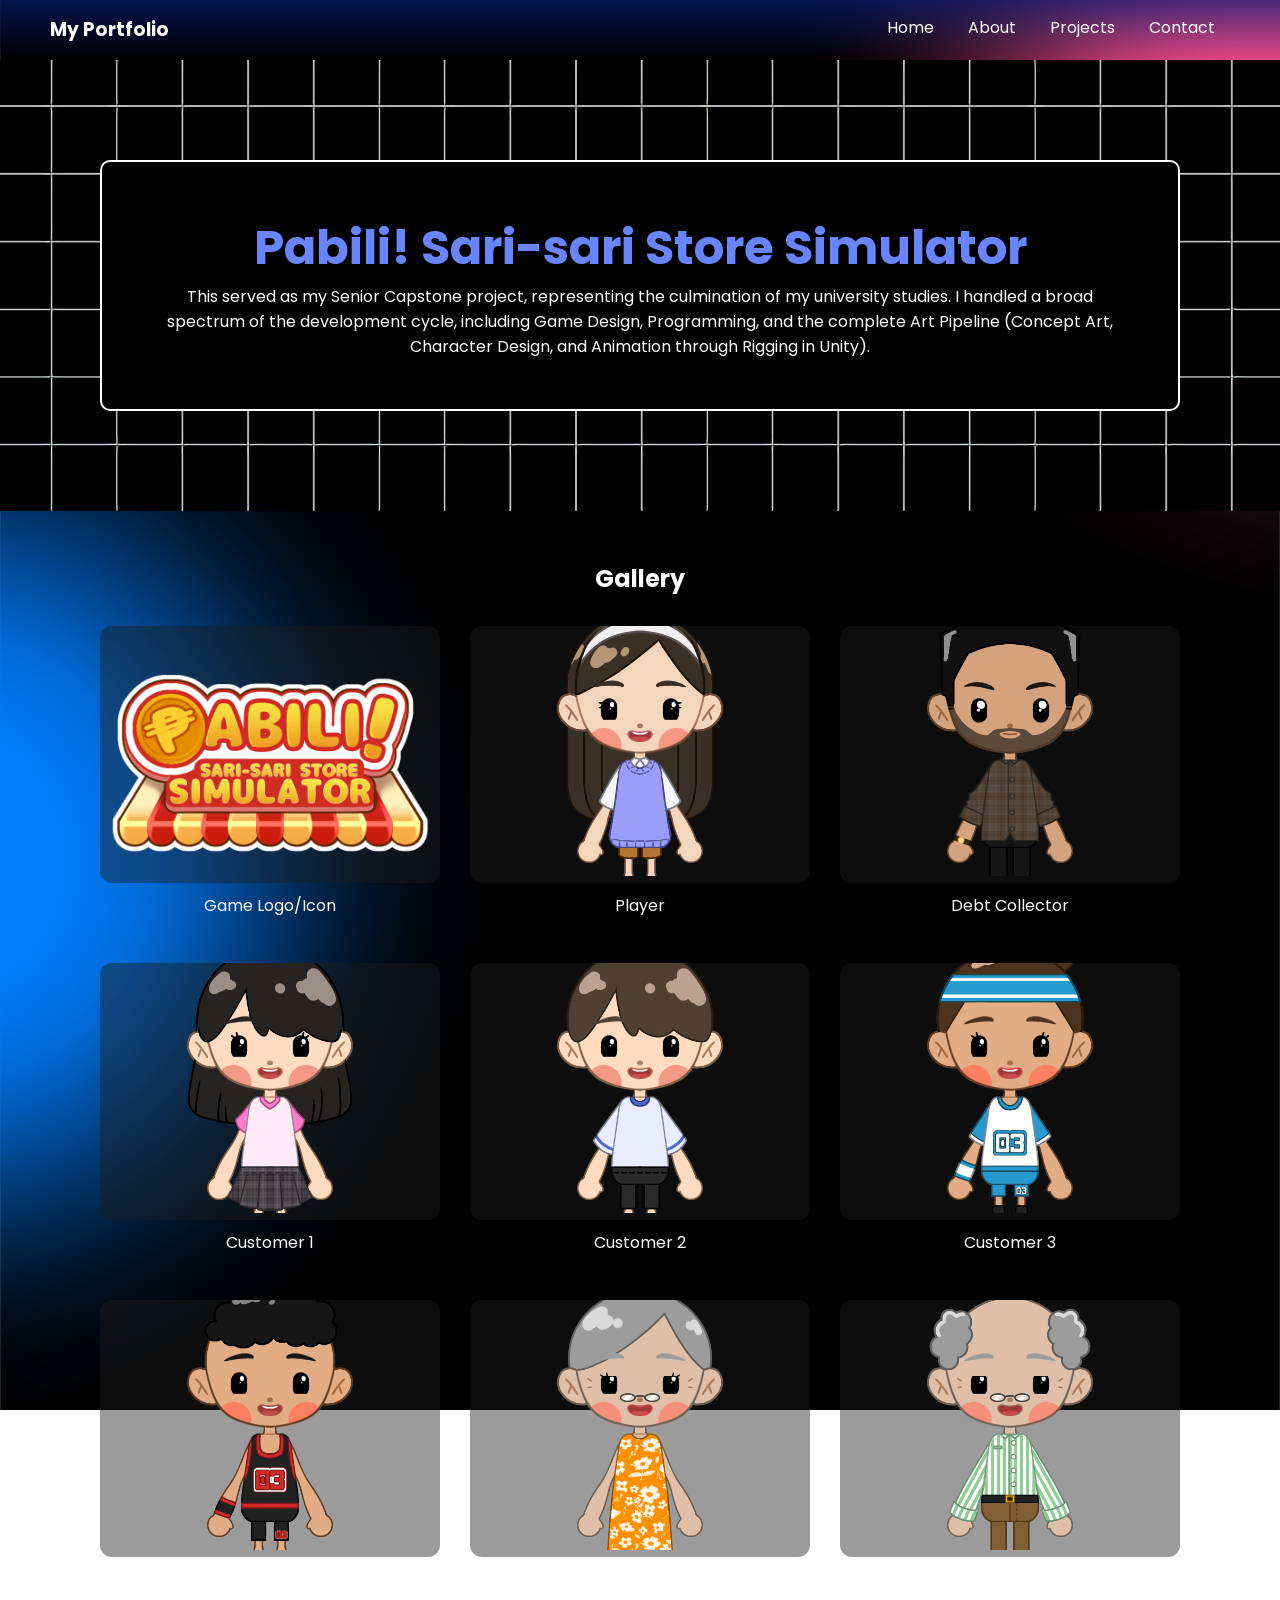
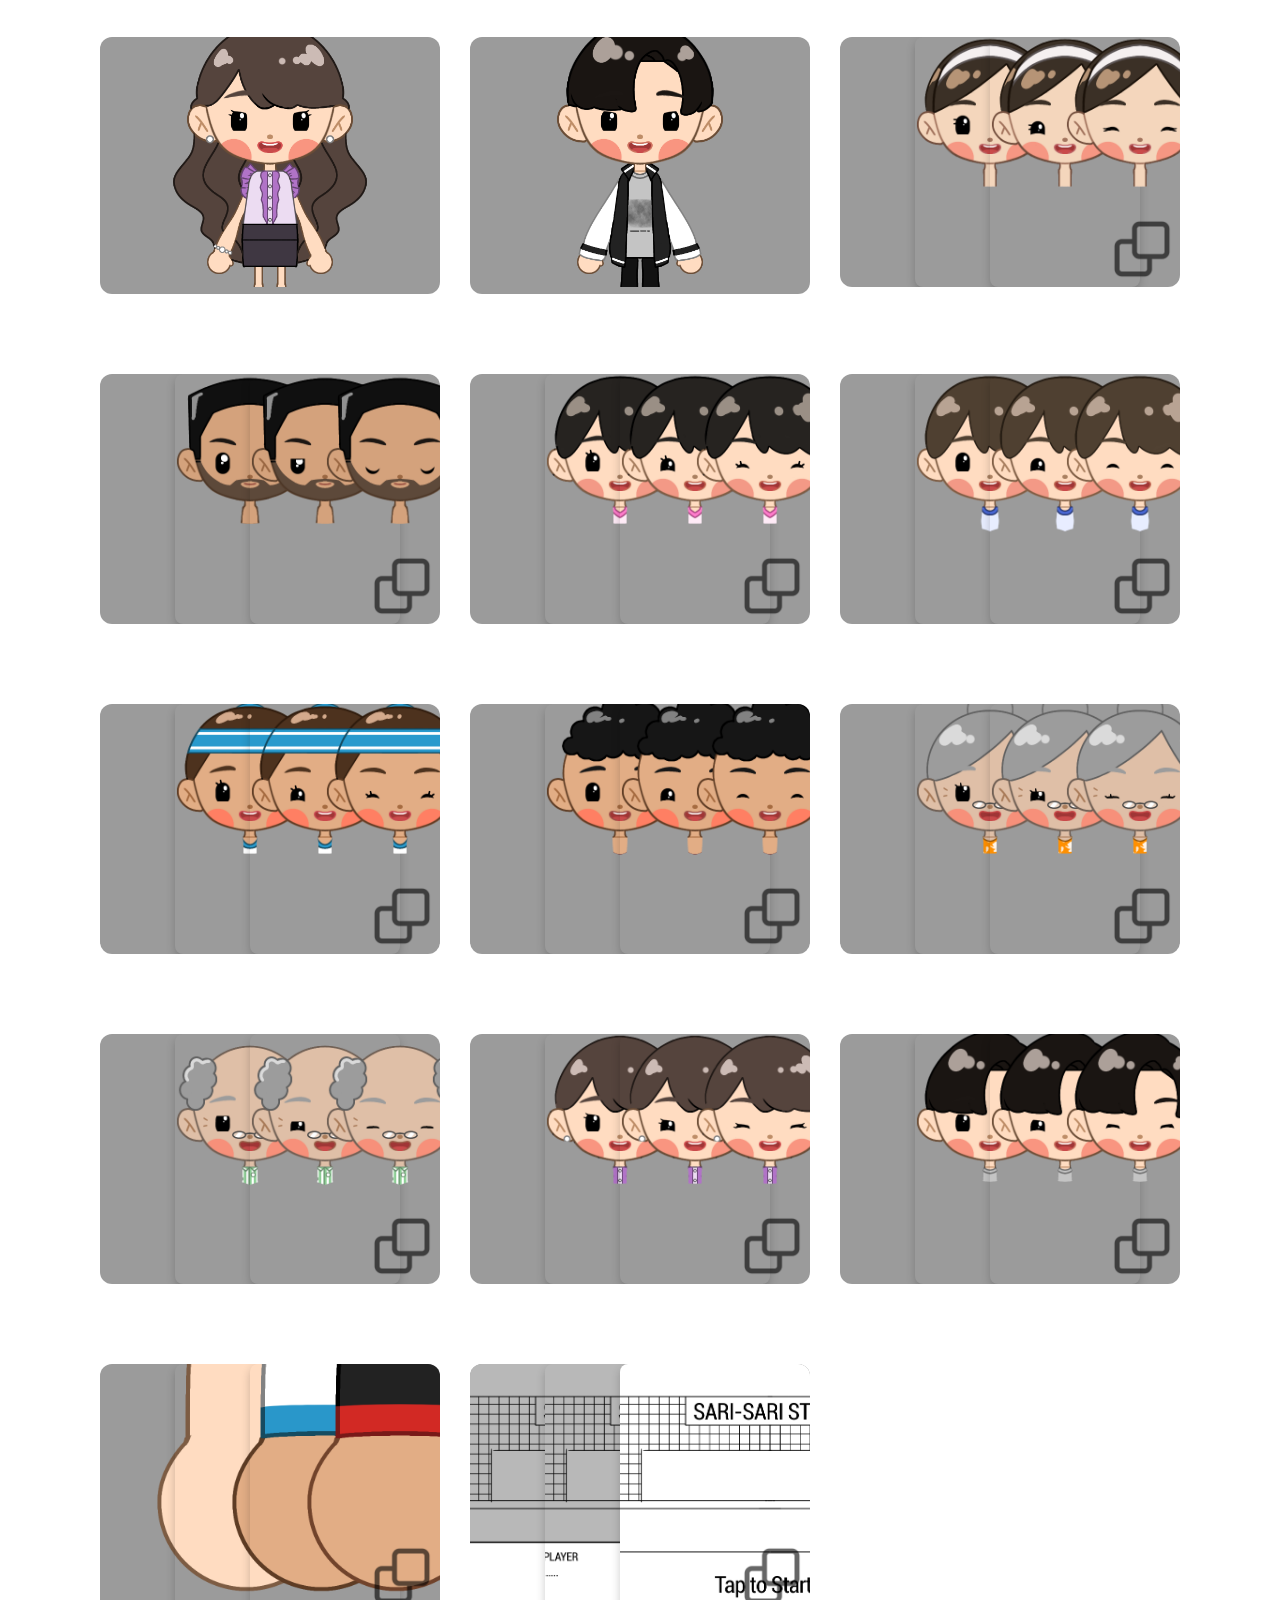
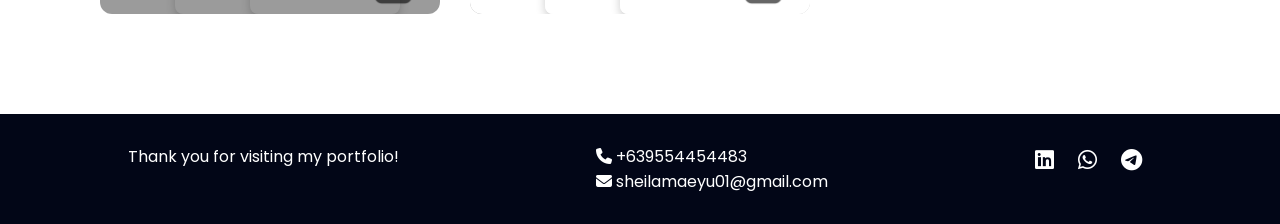
==== commit 73d615cd: "Update projectfifth.html" ====
--- a/projectfifth.html
+++ b/projectfifth.html
@@ -21,13 +21,12 @@
     </header>
 
     <section id="titlep" class="hero fade">
+        <div class="circlep">
         <h1><span id="namee">Pabili! Sari-sari Store Simulator</span></h1>
         <p class="projectp">This served as my Senior Capstone project, representing the culmination of my university studies. 
             I handled a broad spectrum of the development cycle, including Game Design, Programming, and the complete Art 
             Pipeline (Concept Art, Character Design, and Animation through Rigging in Unity).</p>
-        <a href="https://pabili-sari-store-simulator.web.app/" class="btn" target="_blank" rel="noopener noreferrer">
-            Download <strong>></strong>
-        </a>
+        </div>
     </section>
 
     <section id="pics" class="project fade">
--- a/styleee.css
+++ b/styleee.css
@@ -6,17 +6,26 @@
     scroll-behavior:smooth;
 }
 
+html, body { 
+    overflow-x: hidden; 
+}
+
 body
 {
-    background:linear-gradient(135deg,#0f172a,#020617);
+    background-image: url(gradentbg.png);
+    background-size: cover;
+    background-attachment: fixed;
     color:#fff;
+    background-position: center;
+    background-repeat: no-repeat;
 }
 
 header
 {
-    position:sticky;
+    position:fixed;
     top:0;
-    background:rgba(2,6,23,0.7);
+    width: 100%;
+    background: linear-gradient(rgba(8, 28, 114, 0.7), rgba(0, 128, 0, 0));
     backdrop-filter:blur(10px);
     padding:15px 50px;
     display:flex;
@@ -74,7 +83,8 @@
     align-items:center;
     justify-content:center;
     text-align:center;
-    background:#ffffff0f;
+    background-image: url(grid.png);
+    margin-top: 60px;
 }
 
 .hero h1
@@ -142,7 +152,7 @@
     padding: 20px 0;
     margin-top: 20px;
     border-radius:10px;
-    background:#ffffff0f;
+    background:#1e1e1e71;
 }
 
 .skill
@@ -162,7 +172,7 @@
 
 .main
 {
-    background:rgba(255,255,255,0.05);
+    background:#1e1e1e71;
     border-radius:12px;
     overflow:hidden;
 }
@@ -256,7 +266,7 @@
     margin:10px 0;
     border:none;
     border-radius:5px;
-    background:#ffffff0f;
+    background:rgba(255,255,255,0.05);
     color: #fff;
     resize: none;
 }
@@ -291,7 +301,7 @@
     text-align:center;
 }
 
-#contact, p
+#contact
 {
     margin: auto 100px;
 }
@@ -301,14 +311,54 @@
     padding: 20px 40px 10px;
     margin-bottom: 50px;
     border-radius:10px;
-    background:#ffffff0f;
+    background:#1e1e1e71;
 }
 
 #home
 {
     min-height:80vh;
-    background:#ffffff0f;
     padding: 0 20%;
+}
+
+.circle, .circlep {
+    padding: 10px;
+    border-radius: 10px;
+    border: 2px solid #ffffff;
+    background: #000;
+    height: auto;
+    align-items: center;
+    justify-content: center;
+}
+
+.circlep {
+    padding: 50px;
+}
+
+.circle {
+    width: 420px;
+    padding: 20px;
+}
+
+.game {
+    position: absolute;  /* Positions relative to #home */
+}
+
+.game img {
+    width: 500px; 
+    height: auto;
+    z-index: -1; 
+}
+
+.game.left {
+    top: -50px;
+    left: -50px;
+    transform: rotate(150deg);
+}
+
+.game.right {
+    bottom: -50px;
+    right: -50px;
+    transform: rotate(-30deg);
 }
 
 .fa-circle-arrow-down
@@ -351,12 +401,6 @@
 #skip
 {
     margin-top: 50px;
-}
-
-.projectp
-{
-    margin: 0 100px;
-    padding: 0 100px;
 }
 
 #firstsub {
@@ -493,6 +537,10 @@
         padding: 80px 30px;
     }
 
+    .game img {
+        width: 400px; 
+    }
+
     .projectp {
         margin: 0;
     }
@@ -528,70 +576,89 @@
     {
         padding: 50px;
     }
+
+    .game img {
+        width: 300px; 
+    }
 }
 
 @media (max-width: 768px) {
+    #pics
+    {
+        padding: 50px 20px;
+    }
+
+    section {
+        padding: 60px 20px;
+    }
+
+    #home, #about, #contact {
+        padding: 0 5%;
+    }
+
+    #contact {
+        margin: 0 5%;
+    }
+
+    .hero h1 {
+        font-size: 2rem;
+    }
+
+    .projects
+    {
+        grid-template-columns:repeat(2, 1fr);
+        gap:20px;
+    }
+
+    .skills {
+        flex-direction: column;
+    }
+
+    footer {
+        flex-direction: column;
+        text-align: center;
+        gap: 20px;
+    }
+
+    .viewer-number {
+        top: 30px;
+        right: 60px;
+        transform: none;
+    }
+
+    .nav.left { left: 10px; }
+    .nav.right { right: 10px; }
+
+    header {padding: 15px;}
+}
+
+@media (max-width: 597px) {
+    .projects {
+        grid-template-columns: 1fr;
+        margin: 5px 10%;
+    }
+
+    .game.left {
+        top: -80px;
+        left: -150px;
+    }
+
+    .game.right {
+        bottom: -80px;
+        right: -150px;
+    }
     header {
         flex-direction: column;
         align-items: center;
         padding: 15px;
     }
 
-    #pics
-    {
-        padding: 50px 20px;
-    }
-
     header nav {
         margin-top: 10px;
     }
 
-    section {
-        padding: 60px 20px;
-    }
-
-    #home, #about, #contact {
-        padding: 0 5%;
-    }
-
-    #contact {
-        margin: 0 5%;
-    }
-
-    .hero h1 {
-        font-size: 2rem;
-    }
-
-    .projects
-    {
-        grid-template-columns:repeat(2, 1fr);
-        gap:20px;
-    }
-
-    .skills {
-        flex-direction: column;
-    }
-
-    footer {
-        flex-direction: column;
-        text-align: center;
-        gap: 20px;
-    }
-
-    .viewer-number {
-        top: 30px;
-        right: 60px;
-        transform: none;
-    }
-
-    .nav.left { left: 10px; }
-    .nav.right { right: 10px; }
-}
-
-@media (max-width: 597px) {
-    .projects {
-        grid-template-columns: 1fr;
-        margin: 5px 10%;
+    .hero {
+        margin-top: 100px;;
     }
 }
 
@@ -665,4 +732,19 @@
     .nav.right { right: -5px; }
 
     .nav {font-size: 25px; }
-}
+
+    .game.left {
+        top: -80px;
+        left: -150px;
+    }
+
+    .game.right {
+        bottom: -80px;
+        right: -150px;
+    }
+
+    .circle {
+        padding: 10px;
+        width: 300px;
+    }
+}
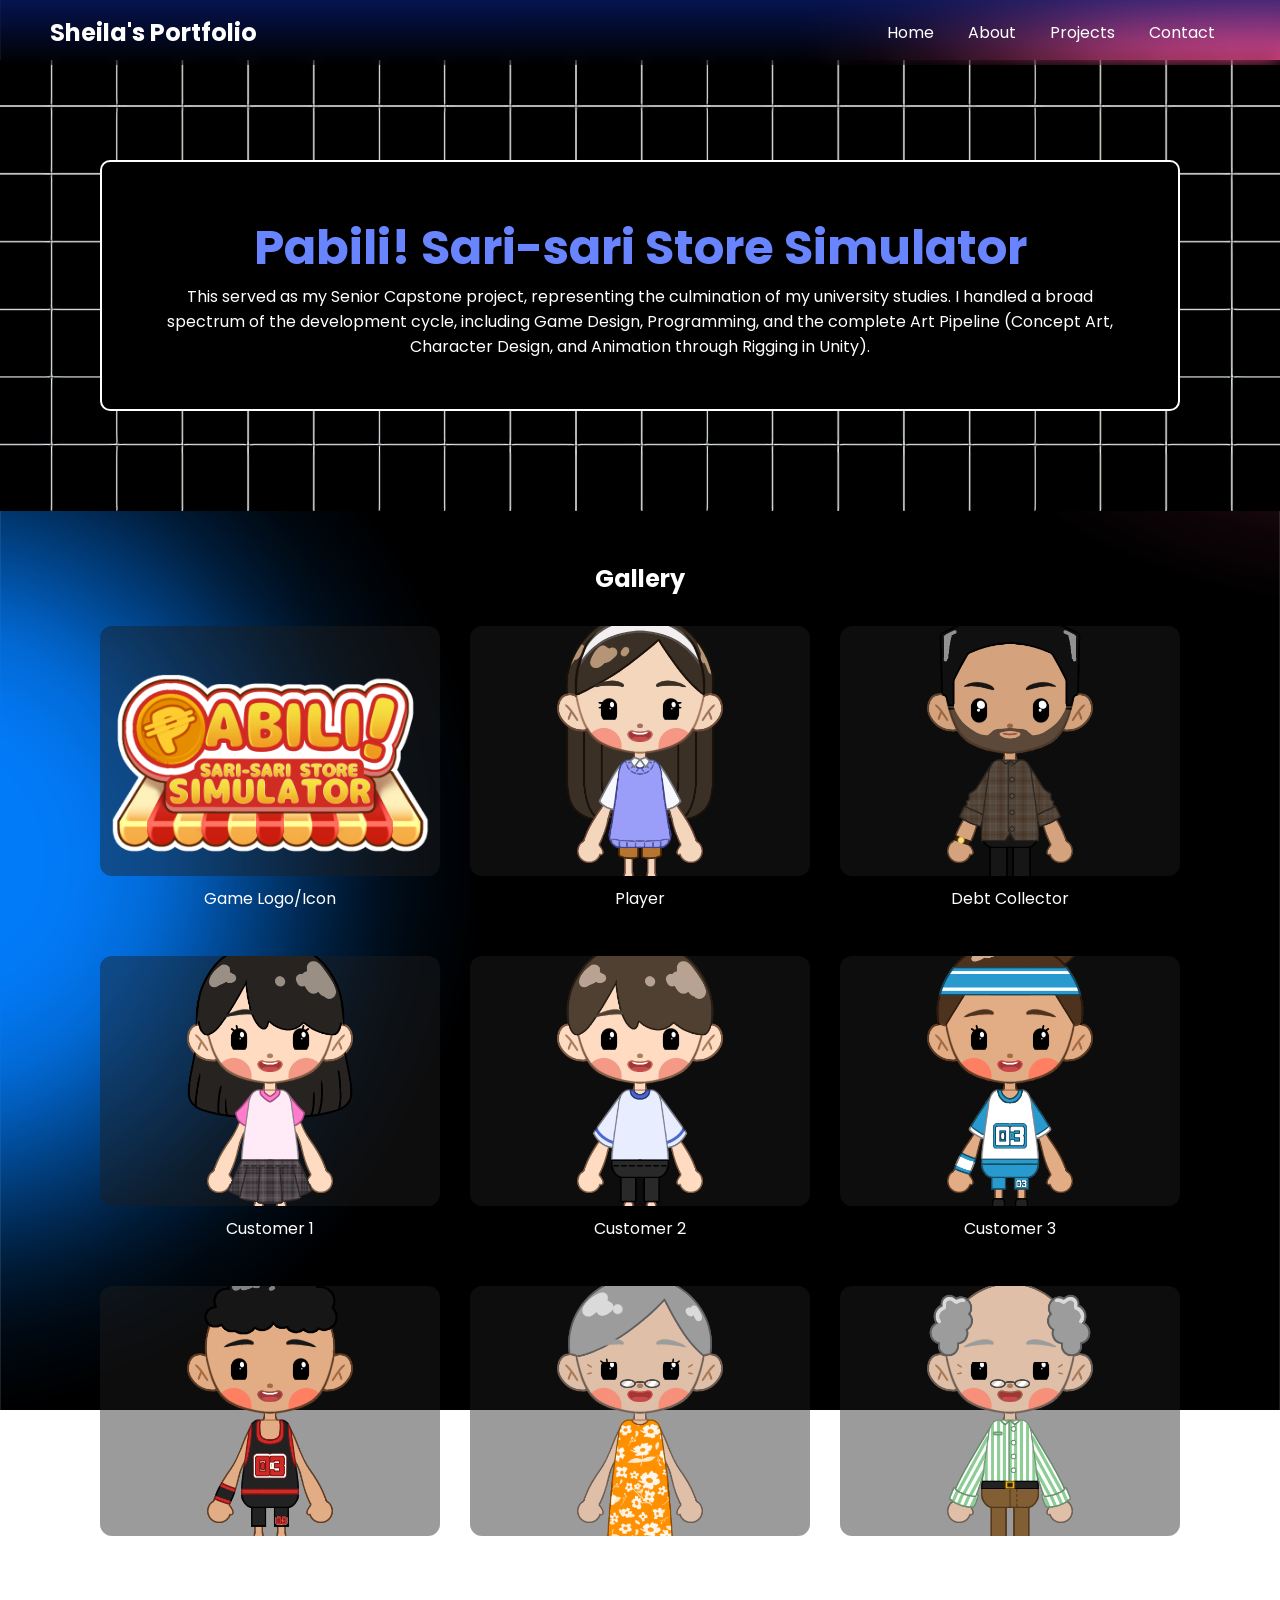
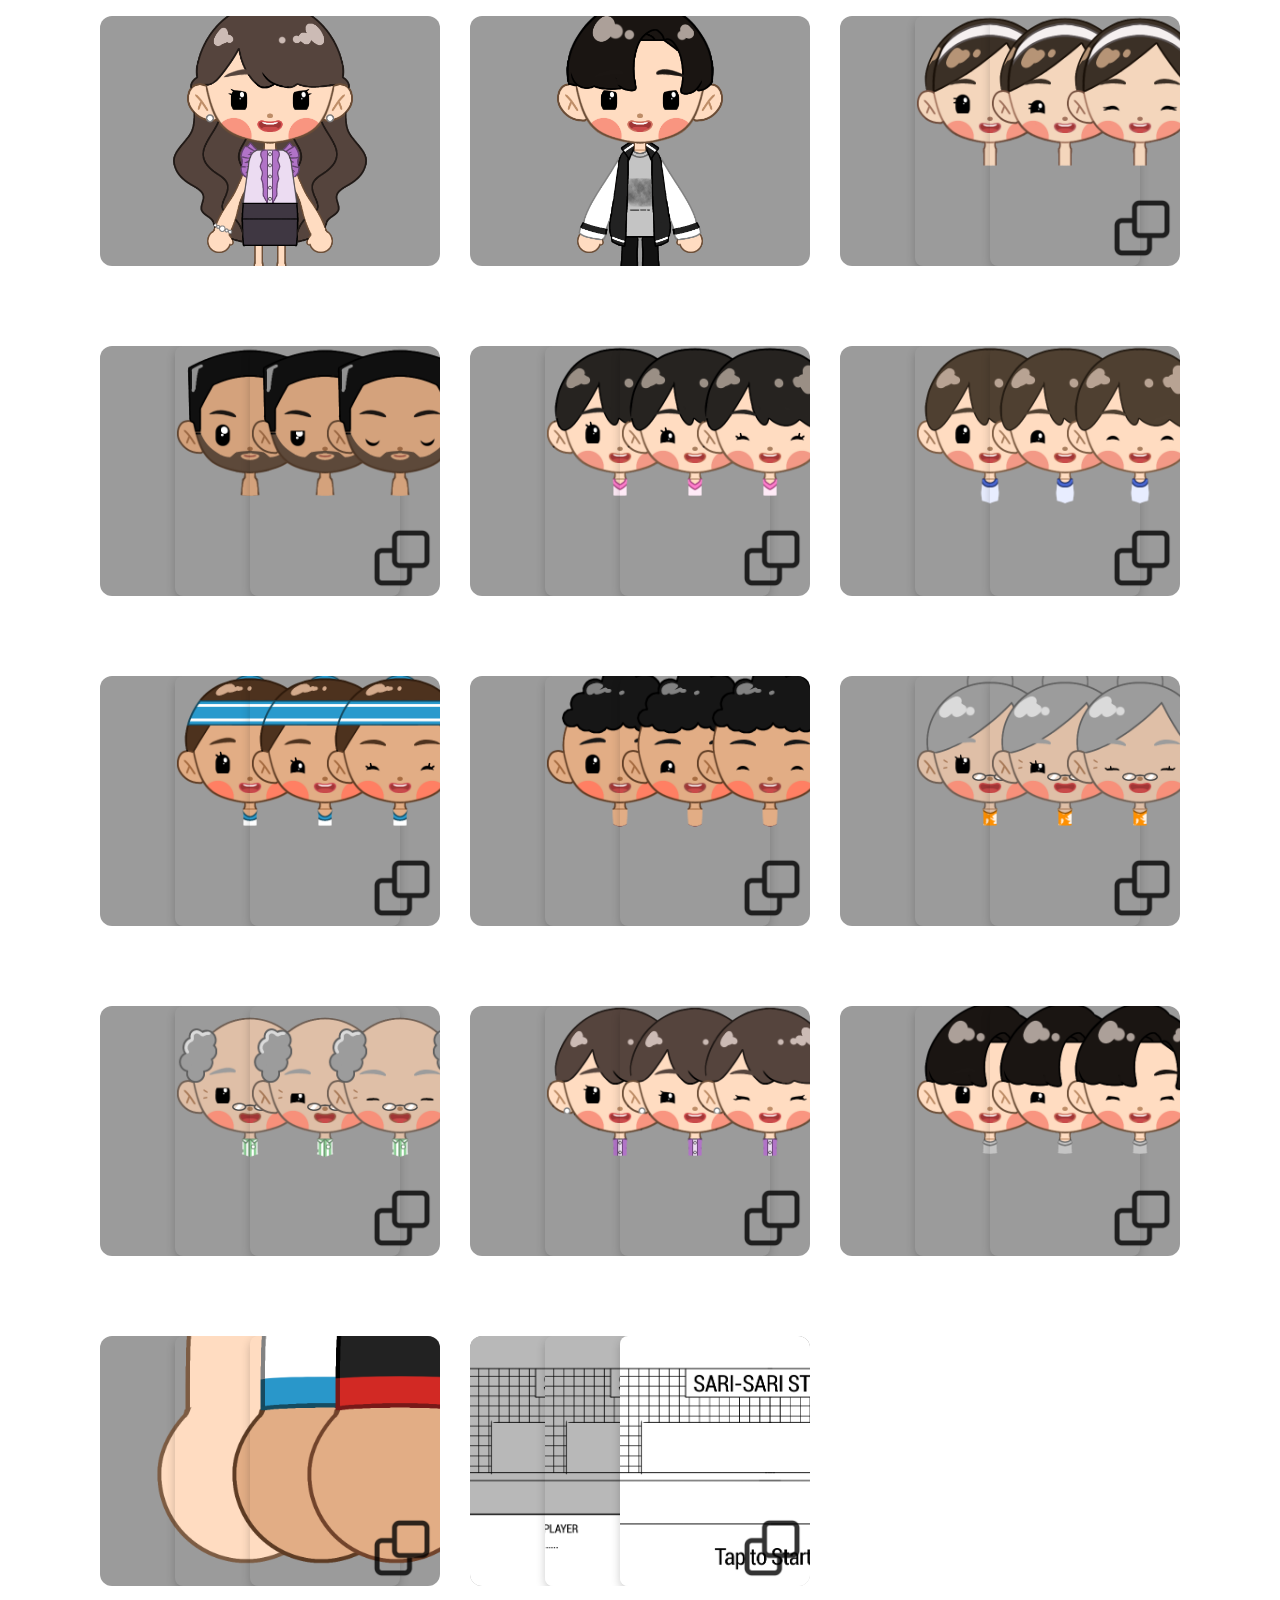
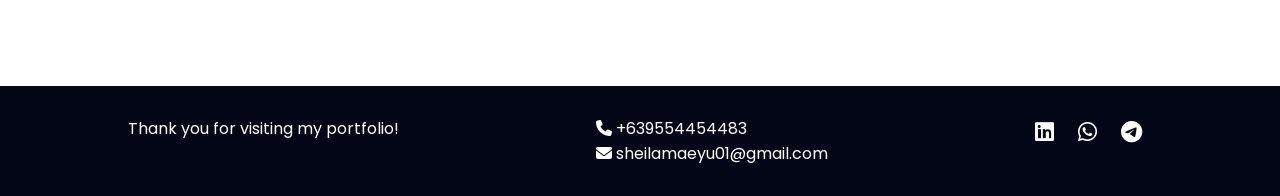
==== commit dba954c5: "Update projectfifth.html" ====
--- a/projectfifth.html
+++ b/projectfifth.html
@@ -11,7 +11,7 @@
 <body>
 
     <header>
-    <h3>My Portfolio</h3>
+    <h2>Sheila's Portfolio</h2>
         <nav>
             <a href="index.html#home">Home</a>
             <a href="index.html#about">About</a>
--- a/styleee.css
+++ b/styleee.css
@@ -29,6 +29,7 @@
     backdrop-filter:blur(10px);
     padding:15px 50px;
     display:flex;
+    align-items: center;
     justify-content:space-between;
     z-index:1000;
 }
@@ -116,6 +117,11 @@
     transform:scale(1.05);
 }
 
+.btn a {
+    text-decoration: none;
+    color:#000;
+}
+
 .socials a
 {
     margin:10px;
@@ -170,13 +176,18 @@
     gap:30px;
 }
 
-.main
+.main, .mainhome
 {
     background:#1e1e1e71;
     border-radius:12px;
     overflow:hidden;
 }
 
+.main {
+    display:flex;
+    align-items: center;
+}
+
 .card
 {
     cursor:pointer;
@@ -184,7 +195,7 @@
     overflow:hidden;
 }
 
-.main img
+.main img, .mainhome img
 {
     width:100%;
     height:250px;
@@ -215,7 +226,7 @@
     width: 25%;
     max-width: 60px;
     height: auto;
-    opacity: 0.6;
+    opacity: 0.8;
     z-index: 10;
     pointer-events: none;
 }
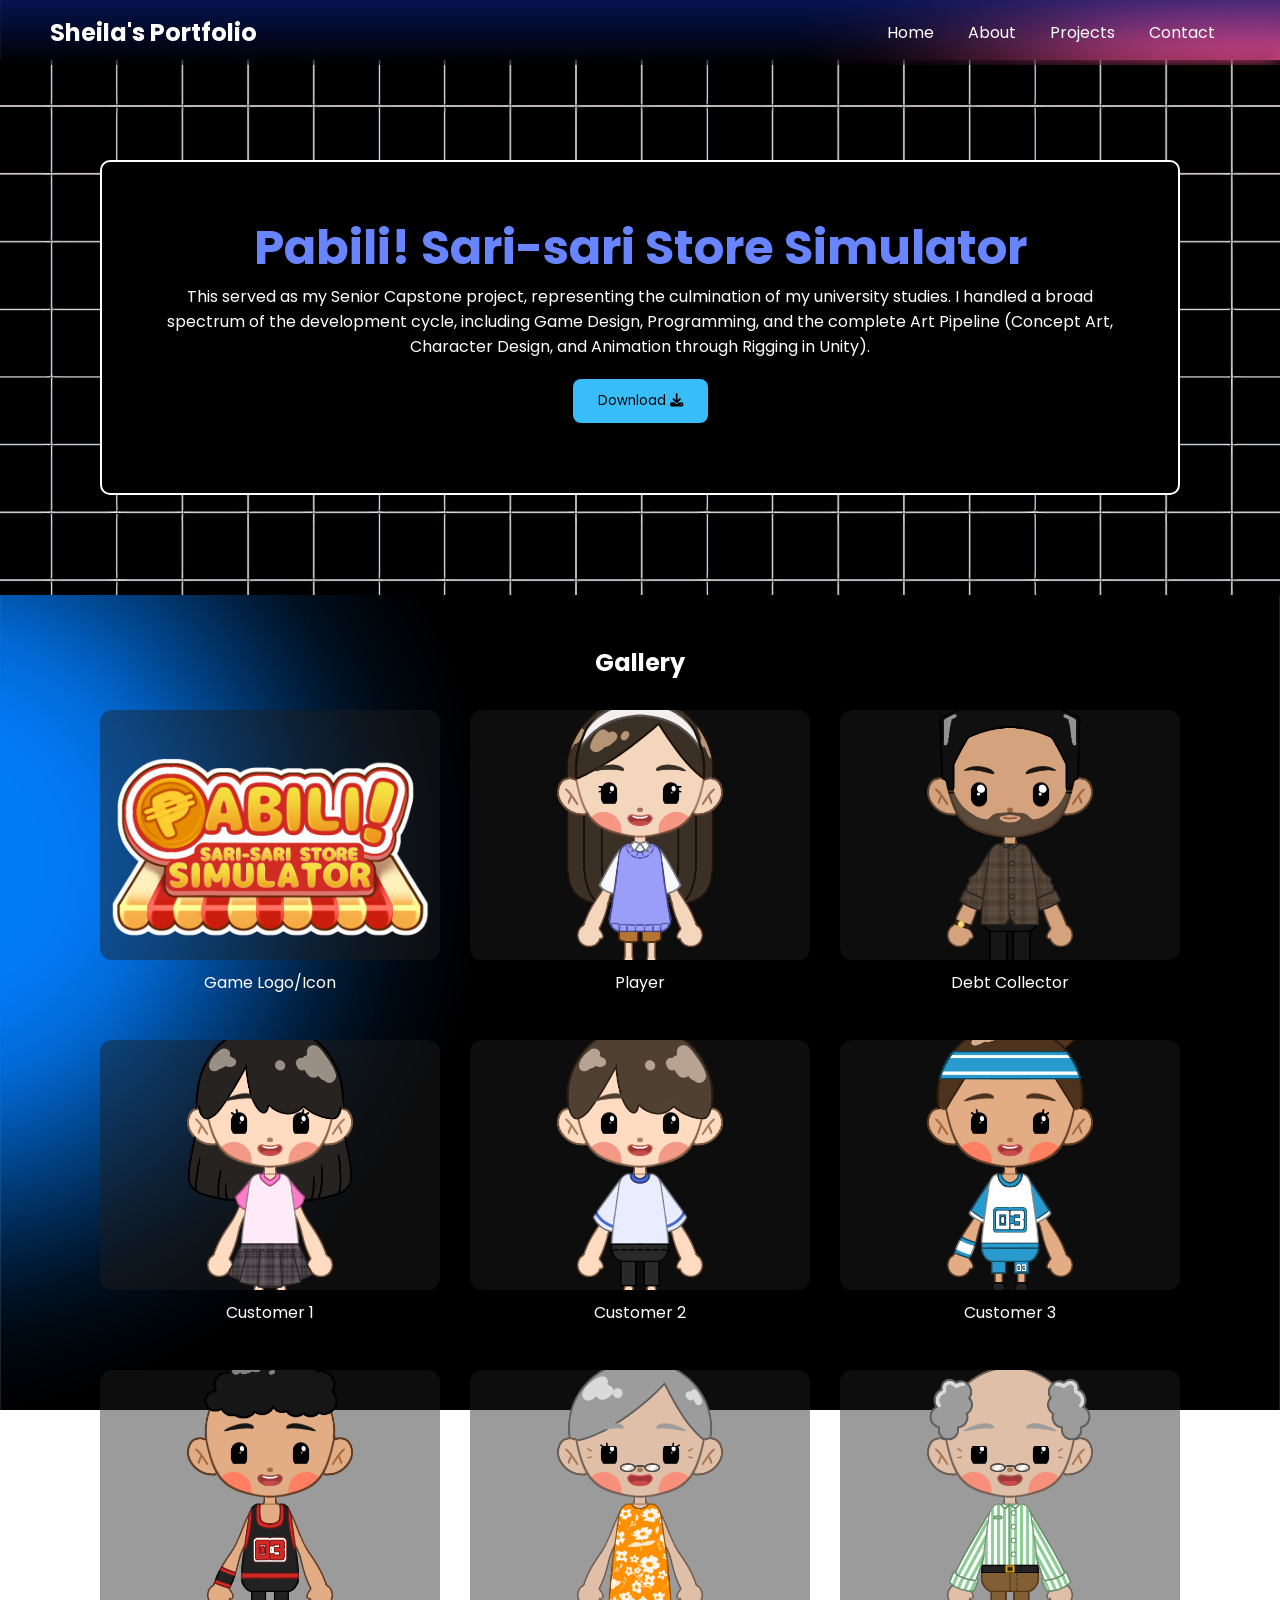
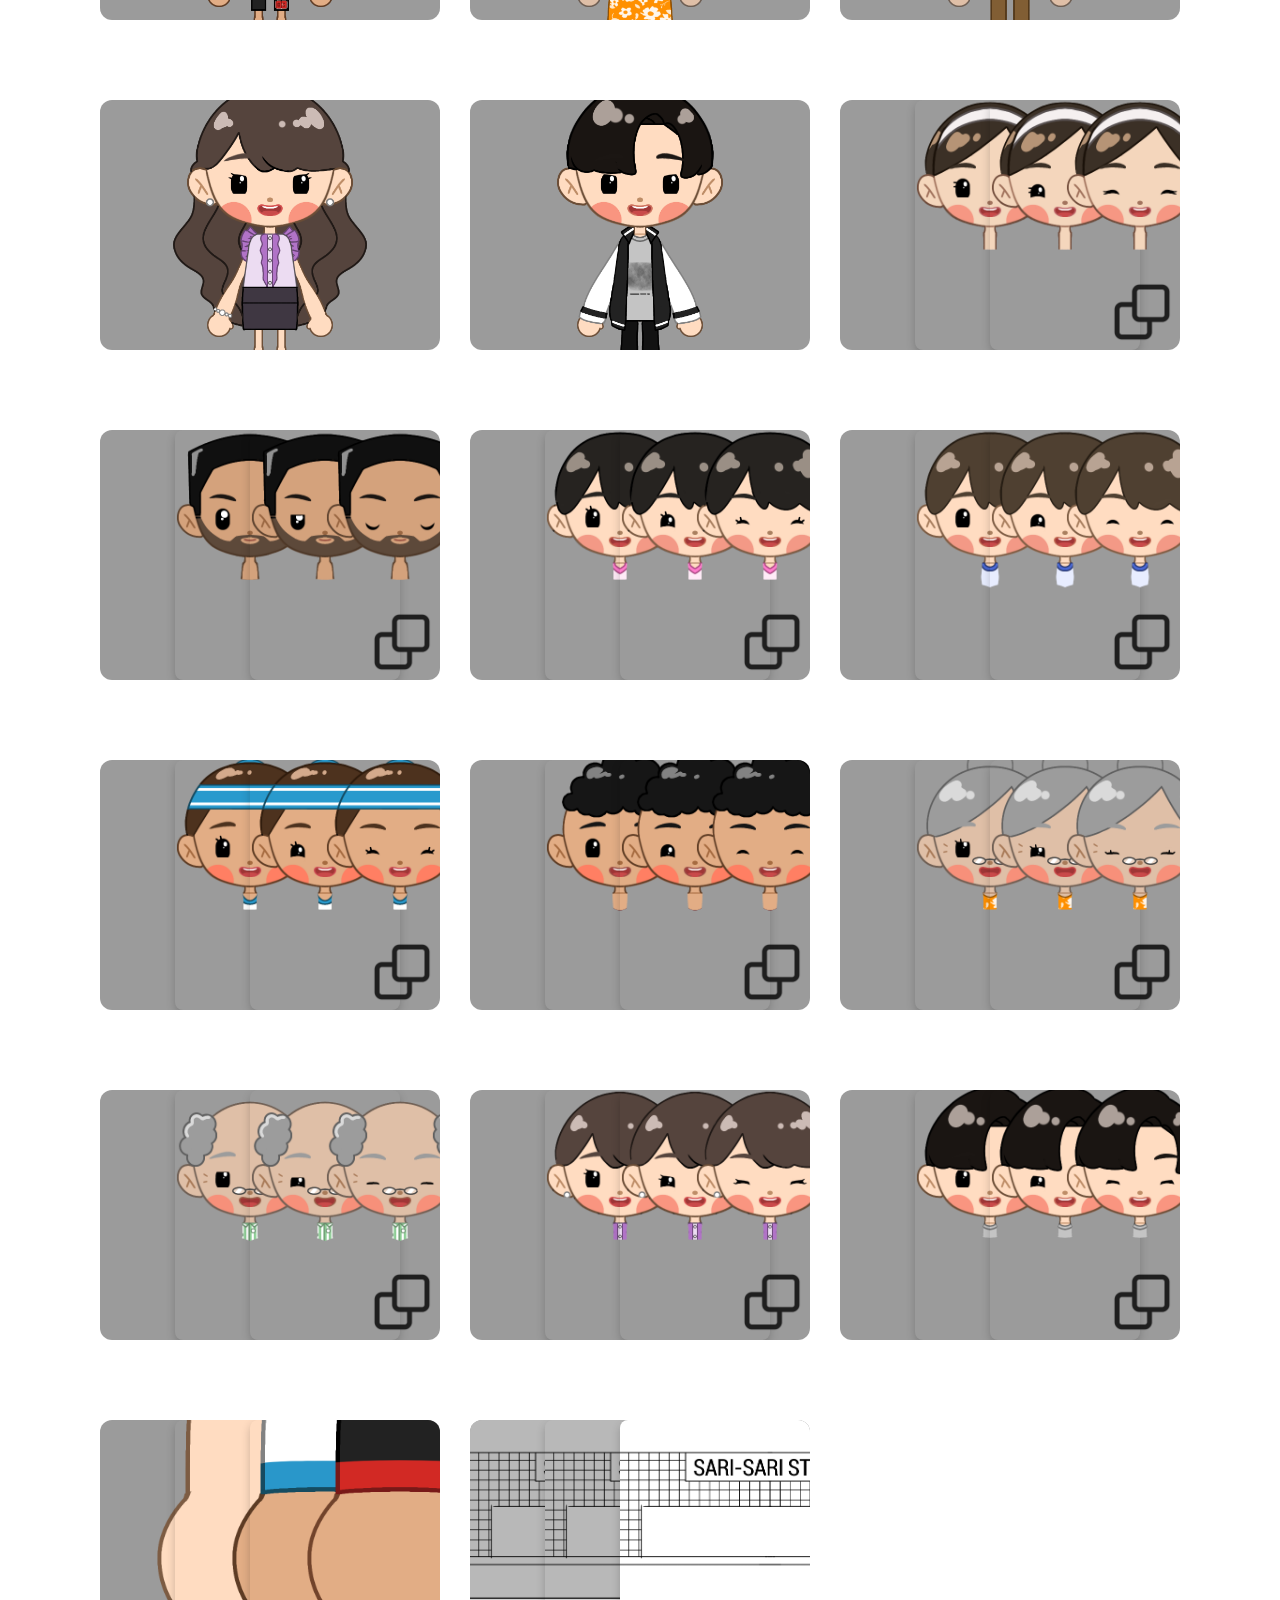
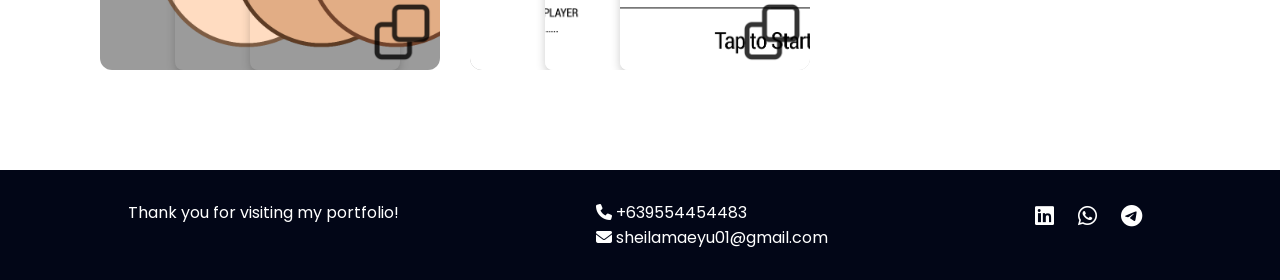
==== commit ca5e4d65: "added download btn" ====
--- a/projectfifth.html
+++ b/projectfifth.html
@@ -26,6 +26,11 @@
         <p class="projectp">This served as my Senior Capstone project, representing the culmination of my university studies. 
             I handled a broad spectrum of the development cycle, including Game Design, Programming, and the complete Art 
             Pipeline (Concept Art, Character Design, and Animation through Rigging in Unity).</p>
+        <button class="btn">
+        <a href="https://pabili-sari-store-simulator.web.app/" target="_blank" rel="noopener noreferrer">
+    		Download <i class="fa-solid fa-download"></i>
+        </a>
+        </button>
         </div>
     </section>
 
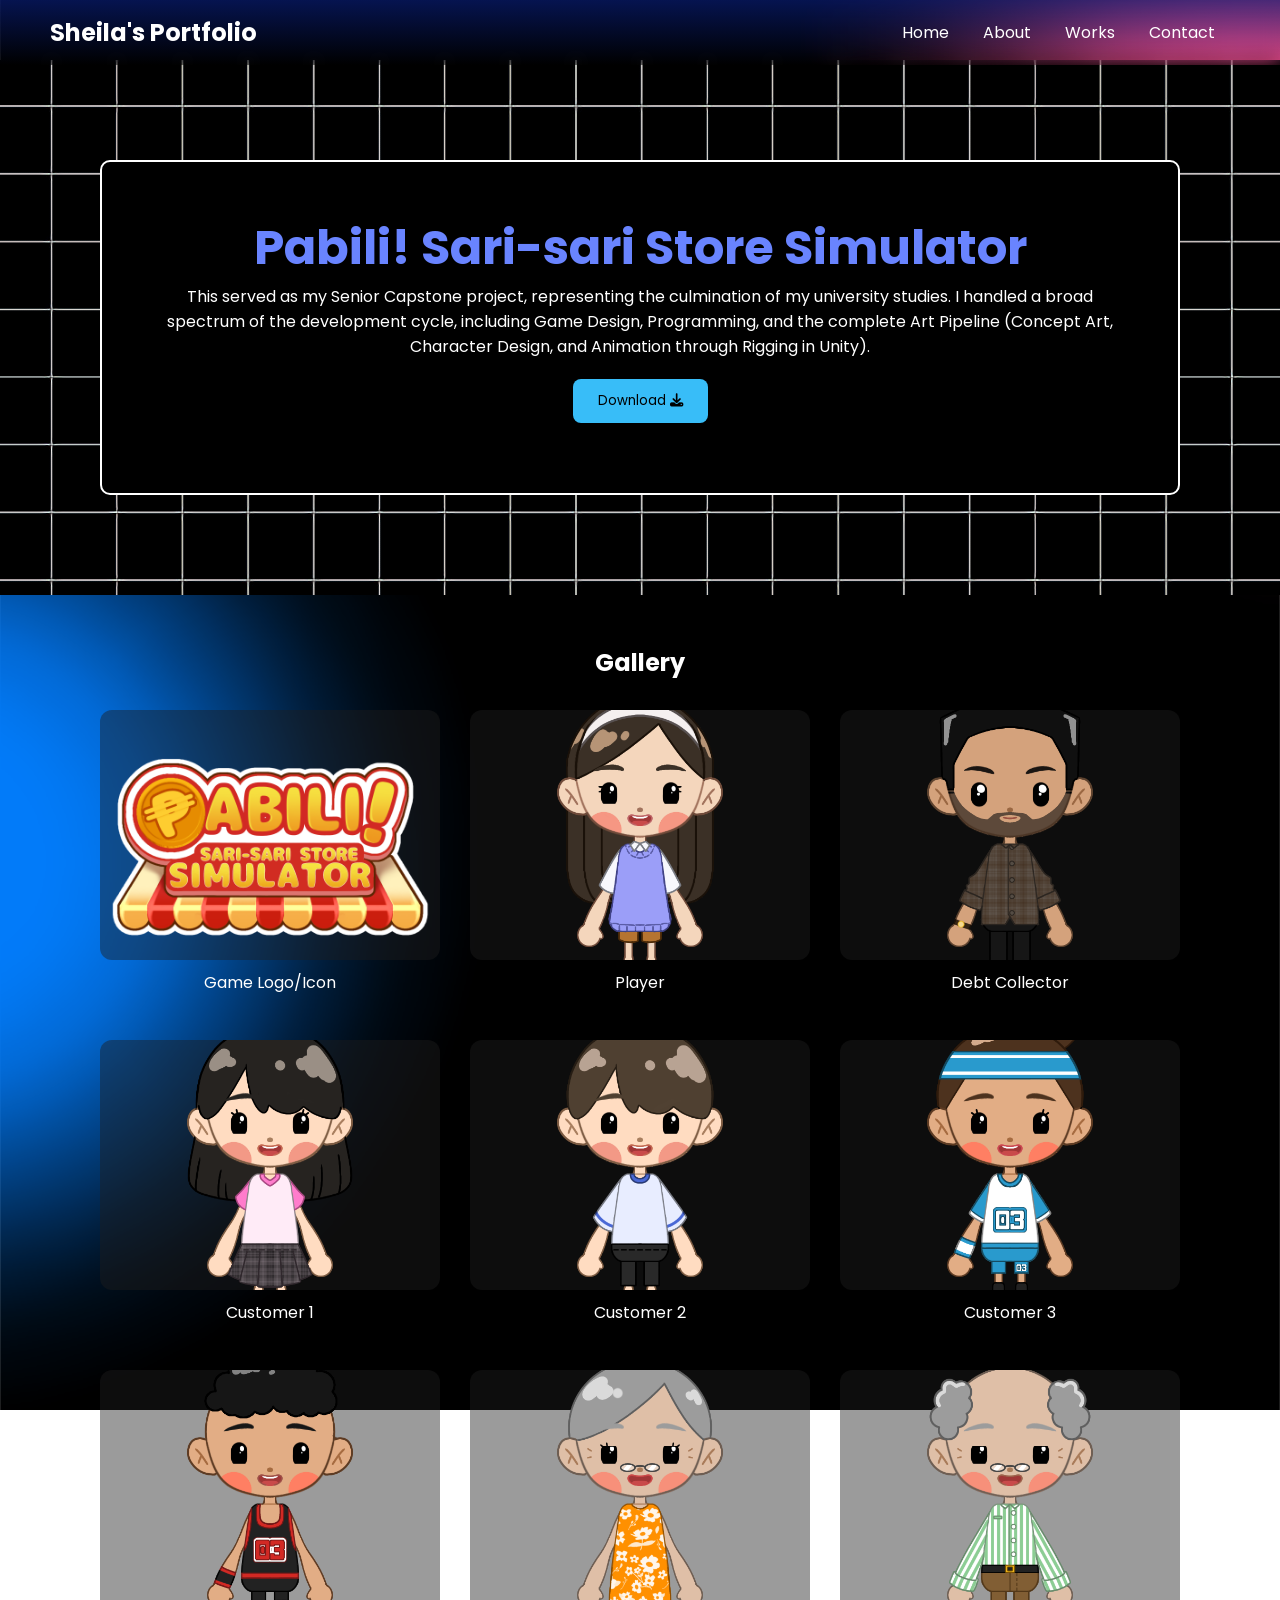
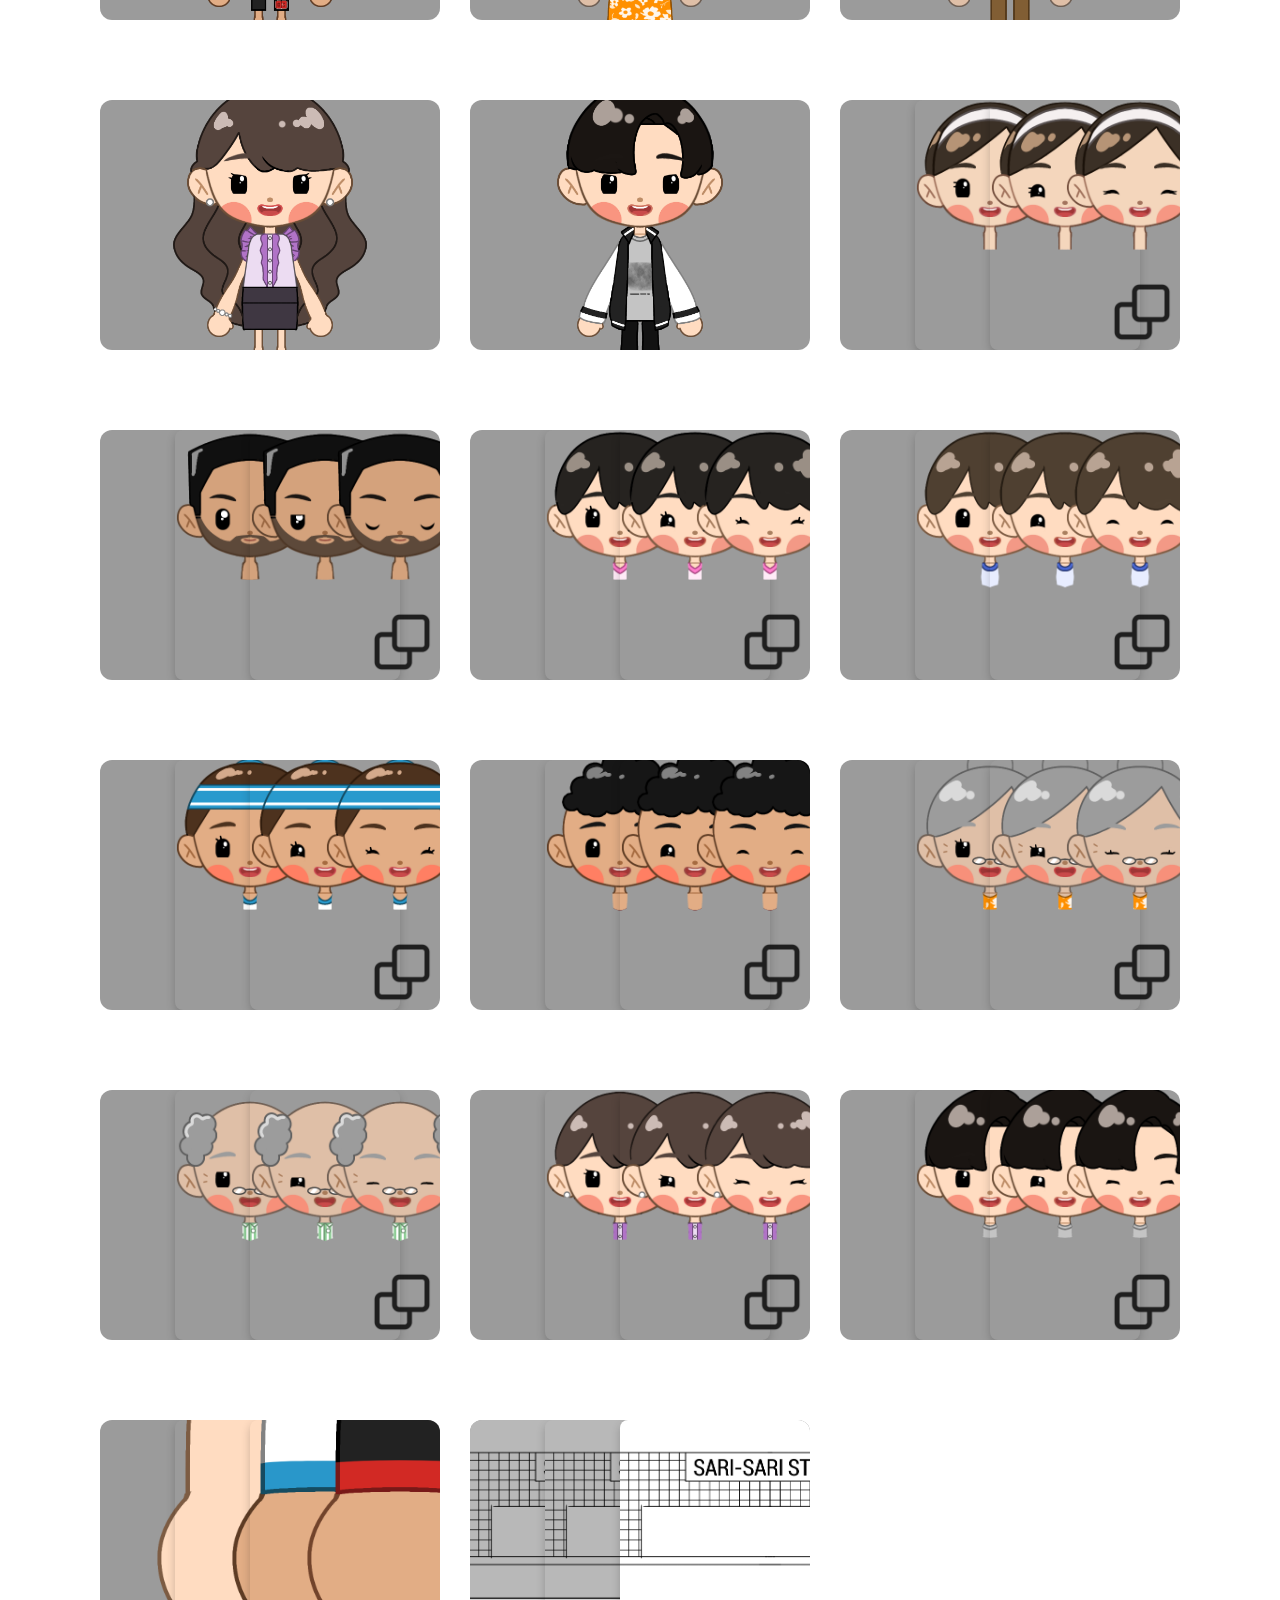
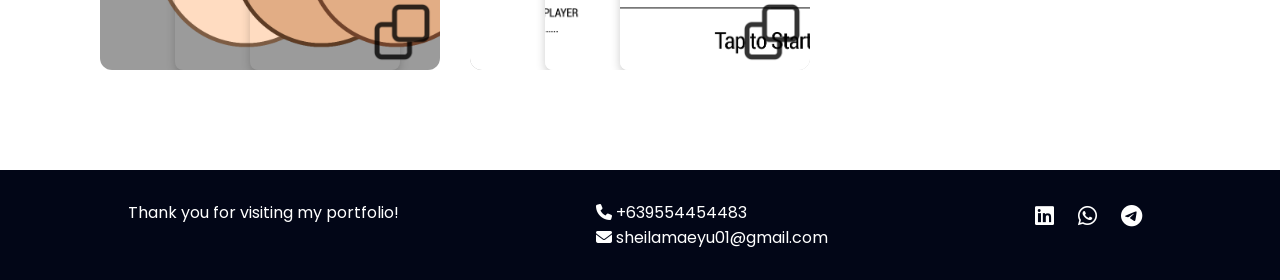
==== commit 913f4059: "Update projectfifth.html" ====
--- a/projectfifth.html
+++ b/projectfifth.html
@@ -7,6 +7,7 @@
     <link href="https://fonts.googleapis.com/css2?family=Poppins:wght@300;400;600&display=swap" rel="stylesheet">
     <link rel="stylesheet" href="https://cdnjs.cloudflare.com/ajax/libs/font-awesome/6.5.0/css/all.min.css">
     <link rel="stylesheet" href="styleee.css">
+    <link rel="icon" type="image/png" href="MYLOGO.png">
 </head>
 <body>
 
@@ -15,7 +16,7 @@
         <nav>
             <a href="index.html#home">Home</a>
             <a href="index.html#about">About</a>
-            <a href="index.html#projects">Projects</a>
+            <a href="index.html#projects">Works</a>
             <a href="index.html#contact">Contact</a>
         </nav>
     </header>
